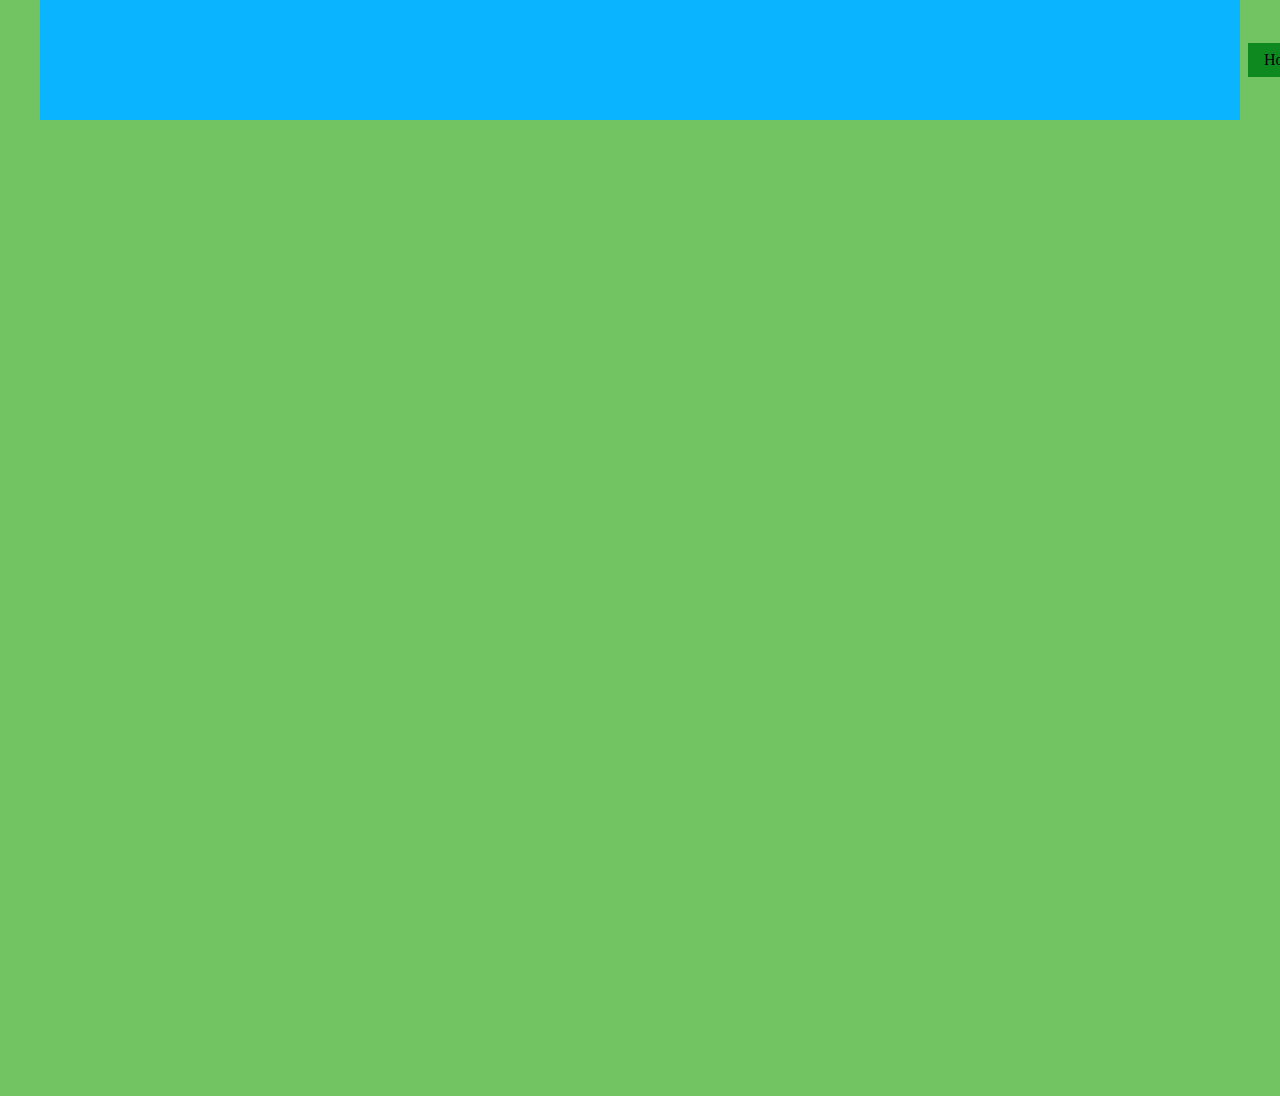
==== index.html @ e23eea8a "added" ====
<!doctype html>
<html lang="en">
<head>
  <meta charset="utf-8">
  <meta name="viewport" content="width=device-width, initial-scale=1">
  <title>Happy Hour | The Daily Grind Coffee Shop</title>
  <!-- Bootstrap CSS: https://getbootstrap.com/docs/5.3/getting-started/introduction/ -->
  <link href="css/style.css" rel="stylesheet">
  <!-- Bootstrap Icons: https://icons.getbootstrap.com/ -->
  <link href="css/style.css" rel="stylesheet">
</head>
<body>
      <!-- NAVBAR -->
  <nav id="mainNav" class="navbar navbar-expand-md bg-body-tertiary fixed-top border-top">
    <div class="container-fluid">
<header data-bs-theme="dark">
      <nav class="navbar navbar-expand-md navbar-dark fixed-top bg-dark">
      <div class="d-flex align-items-center gap-2">
</div>
      </nav>
      </header>
      </div>

      
            <div id="navContent" class="collapse navbar-collapse">
        <ul class="navbar-nav ms-auto">
          <li class="nav-item"><a class="nav-link" href="index.html"><i class="bi bi-house-door me-1" aria-hidden="true"></i>Home</a></li>
          <li class="nav-item"><a class="nav-link" href="about.html"><i class="bi bi-stars me-1" aria-hidden="true"></i>Information</a></li>
          <li class="nav-item"><a class="nav-link" href="Music video.html"><i class="bi bi-patch-question me-1" aria-hidden="true"></i>Videos</a></li>
          <li class="nav-item"><a class="nav-link" href="Discography.html"><i class="bi bi-grid-3x3-gap me-1" aria-hidden="true"></i>Discography</a></li>
          <li class="nav-item"><a class="nav-link" href="Tours.html"><i class="bi bi-envelope-open me-1" aria-hidden="true"></i>Tours</a></li>
        </ul>
      </div>

  <!-- Hero
       Position utilities: https://getbootstrap.com/docs/5.3/utilities/position/
       Border radius utilities: https://getbootstrap.com/docs/5.3/utilities/borders/#radius -->
  <header class="position-relative overflow-hidden text-white rounded-bottom-4 mx-md-3">
    <!-- Object fit (background image): https://getbootstrap.com/docs/5.3/utilities/object-fit/ -->
    <img src="https://picsum.photos/1600/700?random=1" alt="" class="position-absolute top-0 start-0 w-100 h-100 object-fit-cover">
    <!-- Opacity (image overlay): https://getbootstrap.com/docs/5.3/utilities/opacity/ -->
    <div class="position-absolute top-0 start-0 w-100 h-100 bg-dark opacity-50"></div>

    <!-- Container: https://getbootstrap.com/docs/5.3/layout/containers/ -->
    <div class="container position-relative py-5">
      <!-- Grid: https://getbootstrap.com/docs/5.3/layout/grid/ -->
      <div class="row my-md-5">
        <div class="col-md-9 col-lg-6">
          <!-- Badge: https://getbootstrap.com/docs/5.3/components/badge/ -->
          <span class="badge text-bg-warning d-inline-flex align-items-center gap-1 mb-3">
            <!-- Icon: https://icons.getbootstrap.com/icons/stars/ -->
            <i class="bi bi-stars" aria-hidden="true"></i>
            Limited Time Offer
          </span>
          <!-- Display heading: https://getbootstrap.com/docs/5.3/content/typography/#display-headings -->
          <h1 class="display-4 mb-3">Happy Hour is Here</h1>
          <p class="mb-4">Join us for the perfect afternoon pick-me-up. Enjoy artisan coffee paired with our freshly baked scones at unbeatable prices.</p>

          <!-- Buttons: https://getbootstrap.com/docs/5.3/components/buttons/
               Stacked-to-row layout: https://getbootstrap.com/docs/5.3/components/buttons/#block-buttons -->
          <div class="d-grid d-sm-flex gap-3 mb-4">
            <a href="#" class="btn btn-warning btn-lg fs-6 px-3">Reserve Your Spot</a>
            <a href="#" class="btn btn-outline-light btn-lg fs-6 px-3">View Menu</a>
          </div>

          <!-- Unstyled list: https://getbootstrap.com/docs/5.3/content/typography/#unstyled
               Flex utilities: https://getbootstrap.com/docs/5.3/utilities/flex/ -->
          <ul class="list-unstyled d-flex flex-column flex-sm-row gap-3 mb-0">
            <li class="d-flex align-items-center gap-2">
              <!-- Icon: https://icons.getbootstrap.com/icons/clock/ -->
              <i class="bi bi-clock text-warning" aria-hidden="true"></i>
              2PM - 5PM Daily
            </li>
            <li class="d-flex align-items-center gap-2">
              <!-- Icon: https://icons.getbootstrap.com/icons/geo-alt/ -->
              <i class="bi bi-geo-alt text-warning" aria-hidden="true"></i>
              Downtown Location
            </li>
          </ul>
        </div>
      </div>
    </div>
  </header>
 
  <main>
    <!-- The Perfect Pairing
         Container: https://getbootstrap.com/docs/5.3/layout/containers/ -->
    <section class="container py-5">
      <!-- Grid: https://getbootstrap.com/docs/5.3/layout/grid/ -->
      <div class="row justify-content-center text-center mb-4 mb-md-5">
        <div class="col-md-8 col-lg-6">
          <!-- Badge: https://getbootstrap.com/docs/5.3/components/badge/ -->
          <span class="badge text-bg-warning mb-3">Special Offer</span>
          <!-- Display heading: https://getbootstrap.com/docs/5.3/content/typography/#display-headings -->
          <h2 class="display-6 mb-3">The Perfect Pairing</h2>
          <p class="text-body-secondary mb-0">Indulge in our signature coffee selections and house-made scones, crafted fresh daily with the finest ingredients.</p>
        </div>
      </div>

      <!-- Grid gutters: https://getbootstrap.com/docs/5.3/layout/gutters/ -->
      <div class="row justify-content-center g-4 gx-lg-5">
        <div class="col-md-6 col-lg-4">
          <!-- Card: https://getbootstrap.com/docs/5.3/components/card/
               Shadows: https://getbootstrap.com/docs/5.3/utilities/shadows/ -->
          <article class="card h-100 shadow">
            <!-- Responsive image: https://getbootstrap.com/docs/5.3/content/images/#responsive-images -->
            <img src="https://picsum.photos/640/560?random=2" width="640" height="560" alt="Artisan coffee" class="card-img-top img-fluid">
            <div class="card-body p-4">
              <h3 class="card-title h6 d-flex align-items-center gap-2 mb-3">
                <!-- Icon: https://icons.getbootstrap.com/icons/cup-hot/ -->
                <i class="bi bi-cup-hot text-warning" aria-hidden="true"></i>
                Artisan Coffee
              </h3>
              <p class="card-text text-body-secondary small">Choose from our selection of expertly crafted espresso drinks, pour-overs, and specialty lattes.</p>
              <!-- Inline text elements (s, small): https://getbootstrap.com/docs/5.3/content/typography/#inline-text-elements -->
              <p class="mb-0">
                <s class="small text-body-secondary">$5.50</s>
                <span class="fs-5 ms-1">$3.99</span>
              </p>
            </div>
          </article>
        </div>

        <div class="col-md-6 col-lg-4">
          <!-- Card: https://getbootstrap.com/docs/5.3/components/card/
               Shadows: https://getbootstrap.com/docs/5.3/utilities/shadows/ -->
          <article class="card h-100 shadow">
            <!-- Responsive image: https://getbootstrap.com/docs/5.3/content/images/#responsive-images -->
            <img src="https://picsum.photos/640/560?random=3" width="640" height="560" alt="House-made scones" class="card-img-top img-fluid">
            <div class="card-body p-4">
              <h3 class="card-title h6 d-flex align-items-center gap-2 mb-3">
                <!-- Icon: https://icons.getbootstrap.com/icons/stars/ -->
                <i class="bi bi-stars text-warning" aria-hidden="true"></i>
                House-Made Scones
              </h3>
              <p class="card-text text-body-secondary small">Freshly baked daily with rotating flavors including blueberry, cranberry orange, and classic vanilla.</p>
              <!-- Inline text elements (s, small): https://getbootstrap.com/docs/5.3/content/typography/#inline-text-elements -->
              <p class="mb-0">
                <s class="small text-body-secondary">$4.00</s>
                <span class="fs-5 ms-1">$2.50</span>
              </p>
            </div>
          </article>
        </div>
      </div>

      <!-- Combo Deal
           Grid: https://getbootstrap.com/docs/5.3/layout/grid/ -->
      <div class="row justify-content-center mt-5">
        <div class="col-md-10 col-lg-7">
          <!-- Color and background helper (text-bg-warning): https://getbootstrap.com/docs/5.3/helpers/color-background/ -->
          <div class="text-bg-warning rounded-4 text-center p-4">
            <h2 class="h2 fw-normal mb-3">Combo Deal</h2>
            <p class="small mb-3">Get both a coffee and a scone for just $5.99 during happy hour</p>
            <!-- Inline text elements (s, small): https://getbootstrap.com/docs/5.3/content/typography/#inline-text-elements -->
            <p class="mb-0">
              <s class="small">$9.50</s>
              <span class="fs-4 ms-2">Save $3.51!</span>
            </p>
          </div>
        </div>
      </div>
    </section>

    <!-- Why Happy Hour
         Responsive container: https://getbootstrap.com/docs/5.3/layout/containers/#responsive-containers -->
    <section class="container-md px-0 px-md-3">
      <!-- Background utilities: https://getbootstrap.com/docs/5.3/utilities/background/ -->
      <div class="bg-body-tertiary rounded-4 text-center px-4 py-4 py-md-5">
        <!-- Display heading: https://getbootstrap.com/docs/5.3/content/typography/#display-headings -->
        <h2 class="display-6 mb-4 mb-md-5">Why Happy Hour at Our Shop?</h2>
        <!-- Grid: https://getbootstrap.com/docs/5.3/layout/grid/ -->
        <div class="row g-4 justify-content-center">
          <div class="col-md-4 col-lg-3">
            <!-- Icon: https://icons.getbootstrap.com/icons/cup-hot/
                 Icon circle (rounded-circle): https://getbootstrap.com/docs/5.3/utilities/borders/#radius -->
            <div class="d-inline-flex align-items-center justify-content-center rounded-circle bg-warning-subtle p-3 mb-3">
              <i class="bi bi-cup-hot fs-5 lh-1 d-flex" aria-hidden="true"></i>
            </div>
            <h3 class="h6">Premium Quality</h3>
            <p class="text-body-secondary small mb-0">Single-origin beans roasted locally, brewed to perfection</p>
          </div>
          <div class="col-md-4 col-lg-3">
            <!-- Icon: https://icons.getbootstrap.com/icons/stars/
                 Icon circle (rounded-circle): https://getbootstrap.com/docs/5.3/utilities/borders/#radius -->
            <div class="d-inline-flex align-items-center justify-content-center rounded-circle bg-warning-subtle p-3 mb-3">
              <i class="bi bi-stars fs-5 lh-1 d-flex" aria-hidden="true"></i>
            </div>
            <h3 class="h6">Fresh Daily</h3>
            <p class="text-body-secondary small mb-0">Scones baked fresh every morning with organic ingredients</p>
          </div>
          <div class="col-md-4 col-lg-3">
            <!-- Icon: https://icons.getbootstrap.com/icons/clock/
                 Icon circle (rounded-circle): https://getbootstrap.com/docs/5.3/utilities/borders/#radius -->
            <div class="d-inline-flex align-items-center justify-content-center rounded-circle bg-warning-subtle p-3 mb-3">
              <i class="bi bi-clock fs-5 lh-1 d-flex" aria-hidden="true"></i>
            </div>
            <h3 class="h6">Perfect Timing</h3>
            <p class="text-body-secondary small mb-0">Beat the afternoon slump with the perfect pick-me-up</p>
          </div>
        </div>
      </div>
    </section>

    <!-- Don't Miss Out
         Container: https://getbootstrap.com/docs/5.3/layout/containers/ -->
    <section class="container text-center py-5">
      <!-- Grid: https://getbootstrap.com/docs/5.3/layout/grid/ -->
      <div class="row justify-content-center">
        <div class="col-md-8 col-lg-6">
          <!-- Display heading: https://getbootstrap.com/docs/5.3/content/typography/#display-headings -->
          <h2 class="display-6 mb-3">Don't Miss Out</h2>
          <p class="text-body-secondary mb-4">Join us between 2PM and 5PM daily for the best coffee and scone deal in town. Your perfect afternoon awaits.</p>
          <!-- Button: https://getbootstrap.com/docs/5.3/components/buttons/ -->
          <a href="#" class="btn btn-warning px-3">Visit Us Today</a>
        </div>
      </div>
    </section>
  </main>

  <!-- Footer
       Responsive container: https://getbootstrap.com/docs/5.3/layout/containers/#responsive-containers -->
  <footer class="container-md px-0 px-md-3">
    <!-- Color and background helper (text-bg-dark): https://getbootstrap.com/docs/5.3/helpers/color-background/ -->
    <div class="text-bg-dark rounded-top-4 text-center px-3 py-3">
      <p class="mb-1">The Daily Grind Coffee Shop</p>
      <p class="small text-warning mb-0">123 Main Street, Downtown | Open 7AM - 8PM Daily</p>
    </div>
  </footer>

</body>
</html>
---- css/style.css ----
* {
margin: 0;
padding:0;
box-sizing: border-box;
}

body {
    background-color: #21a107a1;
}


h1 { display:flex; flex-basis: auto;  margin: 18px 0; color: #005c6a ; font-size: 70px; padding: 20px; justify-content: center
}

h2 {display:flex; flex-basis: auto;  margin: 18px 0; color: #005c6a ; font-size: 70px; padding: 20px; justify-content: center}

h3 { display: flex; flex-basis: auto ;  margin: 18px 0; font-size: 50px; padding: 20px; justify-content: center;
    color: #D02702 ;
}

    h4 { display: flex; flex-basis: auto ;  margin: 18px 0; 
    color: #D02702  ; 
    font-size: 30px; padding: 20px; justify-content: center}

p {display: flex;  margin: 16px 0; color: #0273DC; font-size: 35px ; justify-content: center
}

footer {display: flex;  margin: 16px 0; color: #055730; font-size: 15px ; justify-content: center
}  
 
nav, section {
	width: 1200px;
	margin: 0 auto; flex-basis: auto 
}

nav{
	display: flex; 
	justify-content:space-between;
	height: 120px;
	background-color: #0BB4FF; 
	align-items: center;
}

nav ul {
	display: flex;
	list-style-type: none;
}

nav ul li a {
	padding: 8px 16px;
	background-color: #0D8920;
	display: block;
	margin-left: 8px;
	text-decoration: none;
	font-family: sans-serf;
	color: #000000
}

nav ul li a:hover {
	background-color: #07F5E2;
text-decoration: line-through;
	color: #fff;
}
.btn {
	display: block;
	background-color: #051652;
	color: #fff;
	text-decoration: none;
	font-size: 18px;
	font-family: sans-serf;
        padding: 0.75rem 1.5rem;
    border-radius: 4px;
    transition: background 0.3s;
}

.btn:hover {
	background-color: #0D8789;
	border: 1px solid #000;
	color: #000;
}

/* TABLET (≥376px) */
@media (min-width: 376px) {
    .content-section {
        flex-direction: column;
    }
    /* Cards in row */
    .cards {
        flex-direction: column;
        flex-wrap: wrap;
    }
    .card {
        flex: 1 1 calc(33.333% - 1rem);
    }
    /* Content sections side by side */
    .content-section {
        flex-direction: column;
        align-items: center;
    }
    .content-section.reverse {
        flex-direction: column;
    }
    /* Footer in row */
    .footer {
        flex-direction: row;
        flex-wrap: wrap;
    }
    .footer-col {
        flex: 1 1 calc(25% - 1rem);
    }
}
/* DESKTOP (≥769px) */
@media (min-width: 769px) {
    .cards {
        flex-direction: row;
        flex-wrap: wrap;
    }
    .content-section {
        flex-direction: row;
    }

    .content-section.reverse {
        flex-direction: row-reverse;
    }

    /* Show desktop nav, hide hamburger */
    .nav-toggle, .nav-toggle-label {
        display: flex;
    }

    .nav-links {
        display: flex;
        position: static;
        flex-direction: row;
        background: none;
        width: auto;
        gap: 1rem; }
}

/* Phone(≥480px) */
@media (min-width: 480px) {
     .cards {
        flex-direction: row;
        flex-wrap: wrap;
    }
    .content-section {
        flex-direction: row;
    }
    .content-section.reverse {
        flex-direction: row-reverse;
    }
    /* Show phone nav, hide hamburger */
    .nav-toggle, .nav-toggle-label {
        display: flex;
    }
    .nav-links {
        display: flex;
        position: static;
        flex-direction: row;
        background: none;
        width: auto;
        gap: 1rem; }

}
---- css/style.css ----
* {
margin: 0;
padding:0;
box-sizing: border-box;
}

body {
    background-color: #21a107a1;
}


h1 { display:flex; flex-basis: auto;  margin: 18px 0; color: #005c6a ; font-size: 70px; padding: 20px; justify-content: center
}

h2 {display:flex; flex-basis: auto;  margin: 18px 0; color: #005c6a ; font-size: 70px; padding: 20px; justify-content: center}

h3 { display: flex; flex-basis: auto ;  margin: 18px 0; font-size: 50px; padding: 20px; justify-content: center;
    color: #D02702 ;
}

    h4 { display: flex; flex-basis: auto ;  margin: 18px 0; 
    color: #D02702  ; 
    font-size: 30px; padding: 20px; justify-content: center}

p {display: flex;  margin: 16px 0; color: #0273DC; font-size: 35px ; justify-content: center
}

footer {display: flex;  margin: 16px 0; color: #055730; font-size: 15px ; justify-content: center
}  
 
nav, section {
	width: 1200px;
	margin: 0 auto; flex-basis: auto 
}

nav{
	display: flex; 
	justify-content:space-between;
	height: 120px;
	background-color: #0BB4FF; 
	align-items: center;
}

nav ul {
	display: flex;
	list-style-type: none;
}

nav ul li a {
	padding: 8px 16px;
	background-color: #0D8920;
	display: block;
	margin-left: 8px;
	text-decoration: none;
	font-family: sans-serf;
	color: #000000
}

nav ul li a:hover {
	background-color: #07F5E2;
text-decoration: line-through;
	color: #fff;
}
.btn {
	display: block;
	background-color: #051652;
	color: #fff;
	text-decoration: none;
	font-size: 18px;
	font-family: sans-serf;
        padding: 0.75rem 1.5rem;
    border-radius: 4px;
    transition: background 0.3s;
}

.btn:hover {
	background-color: #0D8789;
	border: 1px solid #000;
	color: #000;
}

/* TABLET (≥376px) */
@media (min-width: 376px) {
    .content-section {
        flex-direction: column;
    }
    /* Cards in row */
    .cards {
        flex-direction: column;
        flex-wrap: wrap;
    }
    .card {
        flex: 1 1 calc(33.333% - 1rem);
    }
    /* Content sections side by side */
    .content-section {
        flex-direction: column;
        align-items: center;
    }
    .content-section.reverse {
        flex-direction: column;
    }
    /* Footer in row */
    .footer {
        flex-direction: row;
        flex-wrap: wrap;
    }
    .footer-col {
        flex: 1 1 calc(25% - 1rem);
    }
}
/* DESKTOP (≥769px) */
@media (min-width: 769px) {
    .cards {
        flex-direction: row;
        flex-wrap: wrap;
    }
    .content-section {
        flex-direction: row;
    }

    .content-section.reverse {
        flex-direction: row-reverse;
    }

    /* Show desktop nav, hide hamburger */
    .nav-toggle, .nav-toggle-label {
        display: flex;
    }

    .nav-links {
        display: flex;
        position: static;
        flex-direction: row;
        background: none;
        width: auto;
        gap: 1rem; }
}

/* Phone(≥480px) */
@media (min-width: 480px) {
     .cards {
        flex-direction: row;
        flex-wrap: wrap;
    }
    .content-section {
        flex-direction: row;
    }
    .content-section.reverse {
        flex-direction: row-reverse;
    }
    /* Show phone nav, hide hamburger */
    .nav-toggle, .nav-toggle-label {
        display: flex;
    }
    .nav-links {
        display: flex;
        position: static;
        flex-direction: row;
        background: none;
        width: auto;
        gap: 1rem; }

}
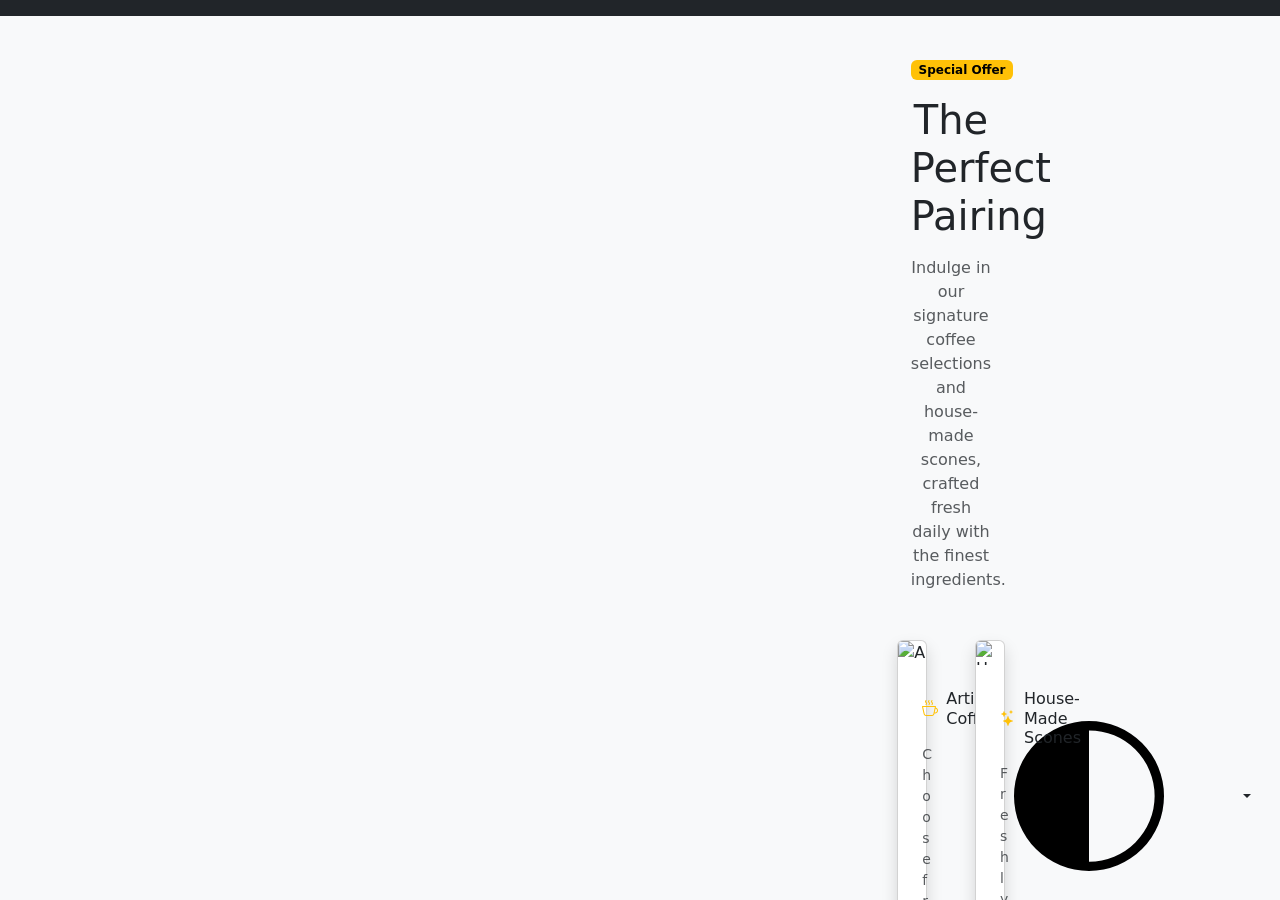
==== commit 22ccfb4d: "adding" ====
--- a/index.html
+++ b/index.html
@@ -5,9 +5,9 @@
   <meta name="viewport" content="width=device-width, initial-scale=1">
   <title>Happy Hour | The Daily Grind Coffee Shop</title>
   <!-- Bootstrap CSS: https://getbootstrap.com/docs/5.3/getting-started/introduction/ -->
-  <link href="css/style.css" rel="stylesheet">
+  <link href="https://cdn.jsdelivr.net/npm/bootstrap@5.3.8/dist/css/bootstrap.min.css" rel="stylesheet">
   <!-- Bootstrap Icons: https://icons.getbootstrap.com/ -->
-  <link href="css/style.css" rel="stylesheet">
+  <link href="https://cdn.jsdelivr.net/npm/bootstrap-icons@1.13.1/font/bootstrap-icons.min.css" rel="stylesheet">
 </head>
 <body>
       <!-- NAVBAR -->
@@ -21,16 +21,127 @@
       </header>
       </div>
 
-      
-            <div id="navContent" class="collapse navbar-collapse">
-        <ul class="navbar-nav ms-auto">
-          <li class="nav-item"><a class="nav-link" href="index.html"><i class="bi bi-house-door me-1" aria-hidden="true"></i>Home</a></li>
-          <li class="nav-item"><a class="nav-link" href="about.html"><i class="bi bi-stars me-1" aria-hidden="true"></i>Information</a></li>
-          <li class="nav-item"><a class="nav-link" href="Music video.html"><i class="bi bi-patch-question me-1" aria-hidden="true"></i>Videos</a></li>
-          <li class="nav-item"><a class="nav-link" href="Discography.html"><i class="bi bi-grid-3x3-gap me-1" aria-hidden="true"></i>Discography</a></li>
-          <li class="nav-item"><a class="nav-link" href="Tours.html"><i class="bi bi-envelope-open me-1" aria-hidden="true"></i>Tours</a></li>
-        </ul>
-      </div>
+     <div class="container">
+        <header
+          class="d-flex flex-wrap justify-content-center py-3 mb-4 border-bottom"
+        >
+        <body>
+    <svg xmlns="http://www.w3.org/2000/svg" class="d-none">
+      <symbol id="check2" viewBox="0 0 16 16">
+        <path
+          d="M13.854 3.646a.5.5 0 0 1 0 .708l-7 7a.5.5 0 0 1-.708 0l-3.5-3.5a.5.5 0 1 1 .708-.708L6.5 10.293l6.646-6.647a.5.5 0 0 1 .708 0z"
+        ></path>
+      </symbol>
+      <symbol id="circle-half" viewBox="0 0 16 16">
+        <path
+          d="M8 15A7 7 0 1 0 8 1v14zm0 1A8 8 0 1 1 8 0a8 8 0 0 1 0 16z"
+        ></path>
+      </symbol>
+      <symbol id="moon-stars-fill" viewBox="0 0 16 16">
+        <path
+          d="M6 .278a.768.768 0 0 1 .08.858 7.208 7.208 0 0 0-.878 3.46c0 4.021 3.278 7.277 7.318 7.277.527 0 1.04-.055 1.533-.16a.787.787 0 0 1 .81.316.733.733 0 0 1-.031.893A8.349 8.349 0 0 1 8.344 16C3.734 16 0 12.286 0 7.71 0 4.266 2.114 1.312 5.124.06A.752.752 0 0 1 6 .278z"
+        ></path>
+        <path
+          d="M10.794 3.148a.217.217 0 0 1 .412 0l.387 1.162c.173.518.579.924 1.097 1.097l1.162.387a.217.217 0 0 1 0 .412l-1.162.387a1.734 1.734 0 0 0-1.097 1.097l-.387 1.162a.217.217 0 0 1-.412 0l-.387-1.162A1.734 1.734 0 0 0 9.31 6.593l-1.162-.387a.217.217 0 0 1 0-.412l1.162-.387a1.734 1.734 0 0 0 1.097-1.097l.387-1.162zM13.863.099a.145.145 0 0 1 .274 0l.258.774c.115.346.386.617.732.732l.774.258a.145.145 0 0 1 0 .274l-.774.258a1.156 1.156 0 0 0-.732.732l-.258.774a.145.145 0 0 1-.274 0l-.258-.774a1.156 1.156 0 0 0-.732-.732l-.774-.258a.145.145 0 0 1 0-.274l.774-.258c.346-.115.617-.386.732-.732L13.863.1z"
+        ></path>
+      </symbol>
+      <symbol id="sun-fill" viewBox="0 0 16 16">
+        <path
+          d="M8 12a4 4 0 1 0 0-8 4 4 0 0 0 0 8zM8 0a.5.5 0 0 1 .5.5v2a.5.5 0 0 1-1 0v-2A.5.5 0 0 1 8 0zm0 13a.5.5 0 0 1 .5.5v2a.5.5 0 0 1-1 0v-2A.5.5 0 0 1 8 13zm8-5a.5.5 0 0 1-.5.5h-2a.5.5 0 0 1 0-1h2a.5.5 0 0 1 .5.5zM3 8a.5.5 0 0 1-.5.5h-2a.5.5 0 0 1 0-1h2A.5.5 0 0 1 3 8zm10.657-5.657a.5.5 0 0 1 0 .707l-1.414 1.415a.5.5 0 1 1-.707-.708l1.414-1.414a.5.5 0 0 1 .707 0zm-9.193 9.193a.5.5 0 0 1 0 .707L3.05 13.657a.5.5 0 0 1-.707-.707l1.414-1.414a.5.5 0 0 1 .707 0zm9.193 2.121a.5.5 0 0 1-.707 0l-1.414-1.414a.5.5 0 0 1 .707-.707l1.414 1.414a.5.5 0 0 1 0 .707zM4.464 4.465a.5.5 0 0 1-.707 0L2.343 3.05a.5.5 0 1 1 .707-.707l1.414 1.414a.5.5 0 0 1 0 .708z"
+        ></path>
+      </symbol>
+    </svg>
+    <div
+      class="dropdown position-fixed bottom-0 end-0 mb-3 me-3 bd-mode-toggle"
+    >
+      <button
+        class="btn btn-bd-primary py-2 dropdown-toggle d-flex align-items-center"
+        id="bd-theme"
+        type="button"
+        aria-expanded="false"
+        data-bs-toggle="dropdown"
+        aria-label="Toggle theme (auto)"
+      >
+        <svg class="bi my-1 theme-icon-active" aria-hidden="true">
+          <use href="#circle-half"></use>
+        </svg>
+        <span class="visually-hidden" id="bd-theme-text">Toggle theme</span>
+      </button>
+      <ul
+        class="dropdown-menu dropdown-menu-end shadow"
+        aria-labelledby="bd-theme-text"
+      >
+        <li>
+          <button
+            type="button"
+            class="dropdown-item d-flex align-items-center"
+            data-bs-theme-value="light"
+            aria-pressed="false"
+          >
+            <svg class="bi me-2 opacity-50" aria-hidden="true">
+              <use href="#sun-fill"></use>
+            </svg>
+            Light
+            <svg class="bi ms-auto d-none" aria-hidden="true">
+              <use href="#check2"></use>
+            </svg>
+          </button>
+        </li>
+        <li>
+          <button
+            type="button"
+            class="dropdown-item d-flex align-items-center"
+            data-bs-theme-value="dark"
+            aria-pressed="false"
+          >
+            <svg class="bi me-2 opacity-50" aria-hidden="true">
+              <use href="#moon-stars-fill"></use>
+            </svg>
+            Dark
+            <svg class="bi ms-auto d-none" aria-hidden="true">
+              <use href="#check2"></use>
+            </svg>
+          </button>
+        </li>
+        <li>
+          <button
+            type="button"
+            class="dropdown-item d-flex align-items-center active"
+            data-bs-theme-value="auto"
+            aria-pressed="true"
+          >
+            <svg class="bi me-2 opacity-50" aria-hidden="true">
+              <use href="#circle-half"></use>
+            </svg>
+            Auto
+            <svg class="bi ms-auto d-none" aria-hidden="true">
+              <use href="#check2"></use>
+            </svg>
+          </button>
+        </li>
+      </ul>
+    </div>
+          <a
+            href="/"
+            class="d-flex align-items-center mb-3 mb-md-0 me-md-auto link-body-emphasis text-decoration-none"
+          >
+            <svg class="bi me-2" width="40" height="32" aria-hidden="true">
+              <use xlink:href="#bootstrap"></use>
+            </svg>
+            <span class="fs-4">Simple header</span>
+          </a>
+          <ul class="nav nav-pills">
+            <li class="nav-item">
+              <a href="#" class="nav-link active" aria-current="page">Home</a>
+            </li>
+            <li class="nav-item"><a href="#" class="nav-link">Features</a></li>
+            <li class="nav-item"><a href="#" class="nav-link">Pricing</a></li>
+            <li class="nav-item"><a href="#" class="nav-link">FAQs</a></li>
+            <li class="nav-item"><a href="#" class="nav-link">About</a></li>
+          </ul>
+        </header>
+      </div>tars me-1" aria-hidden="true"></i>Information</a></li>
+          
 
   <!-- Hero
        Position utilities: https://getbootstrap.com/docs/5.3/utilities/position/
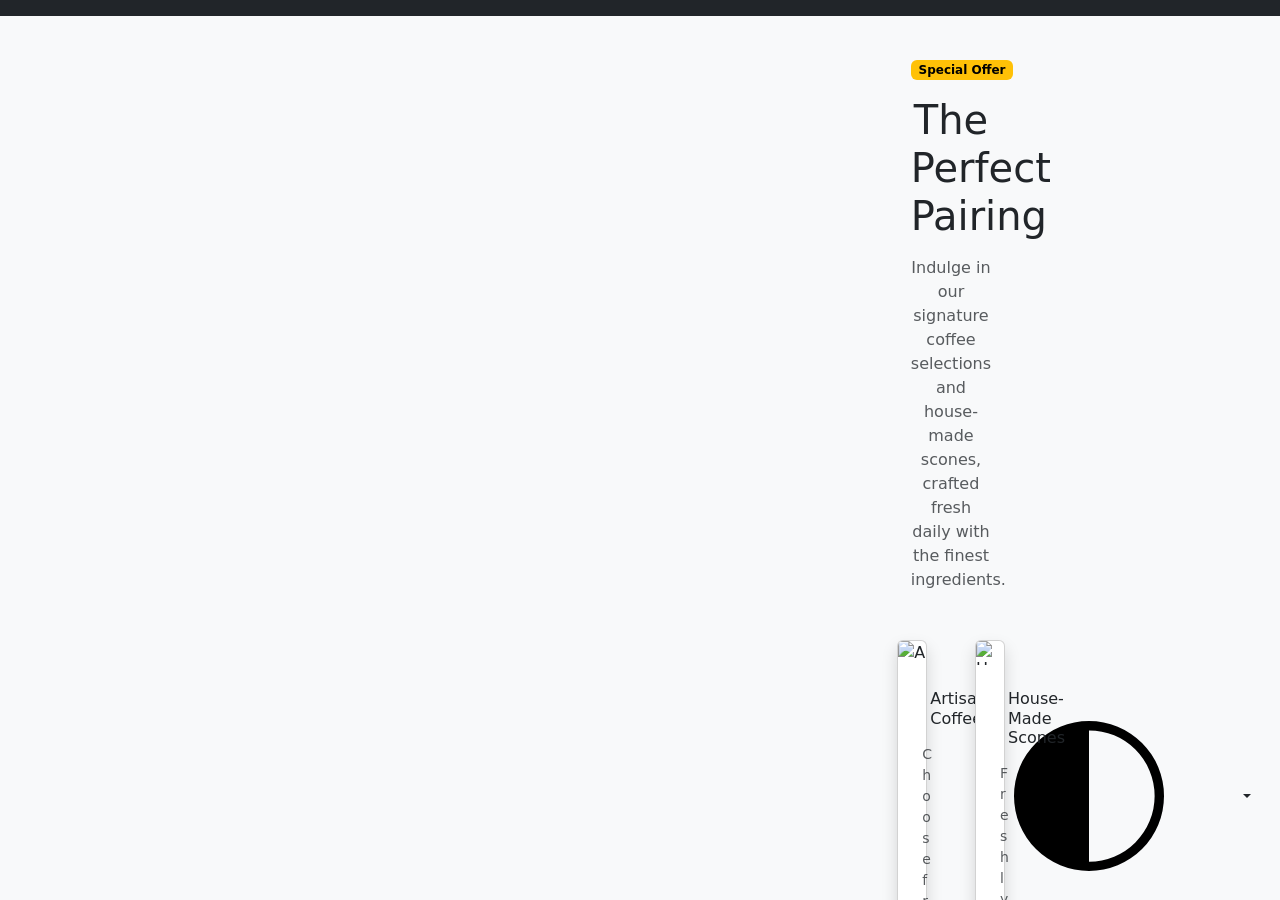
==== commit 0168cd85: "test" ====
--- a/index.html
+++ b/index.html
@@ -5,9 +5,10 @@
   <meta name="viewport" content="width=device-width, initial-scale=1">
   <title>Happy Hour | The Daily Grind Coffee Shop</title>
   <!-- Bootstrap CSS: https://getbootstrap.com/docs/5.3/getting-started/introduction/ -->
+  <link href="https://cdn.jsdelivr.net/npm/bootstrap@5.3.8/dist/css/bootstrap.min.css
+" rel="stylesheet">
+  <!-- Bootstrap Icons: https://icons.getbootstrap.com/ -->
   <link href="https://cdn.jsdelivr.net/npm/bootstrap@5.3.8/dist/css/bootstrap.min.css" rel="stylesheet">
-  <!-- Bootstrap Icons: https://icons.getbootstrap.com/ -->
-  <link href="https://cdn.jsdelivr.net/npm/bootstrap-icons@1.13.1/font/bootstrap-icons.min.css" rel="stylesheet">
 </head>
 <body>
       <!-- NAVBAR -->
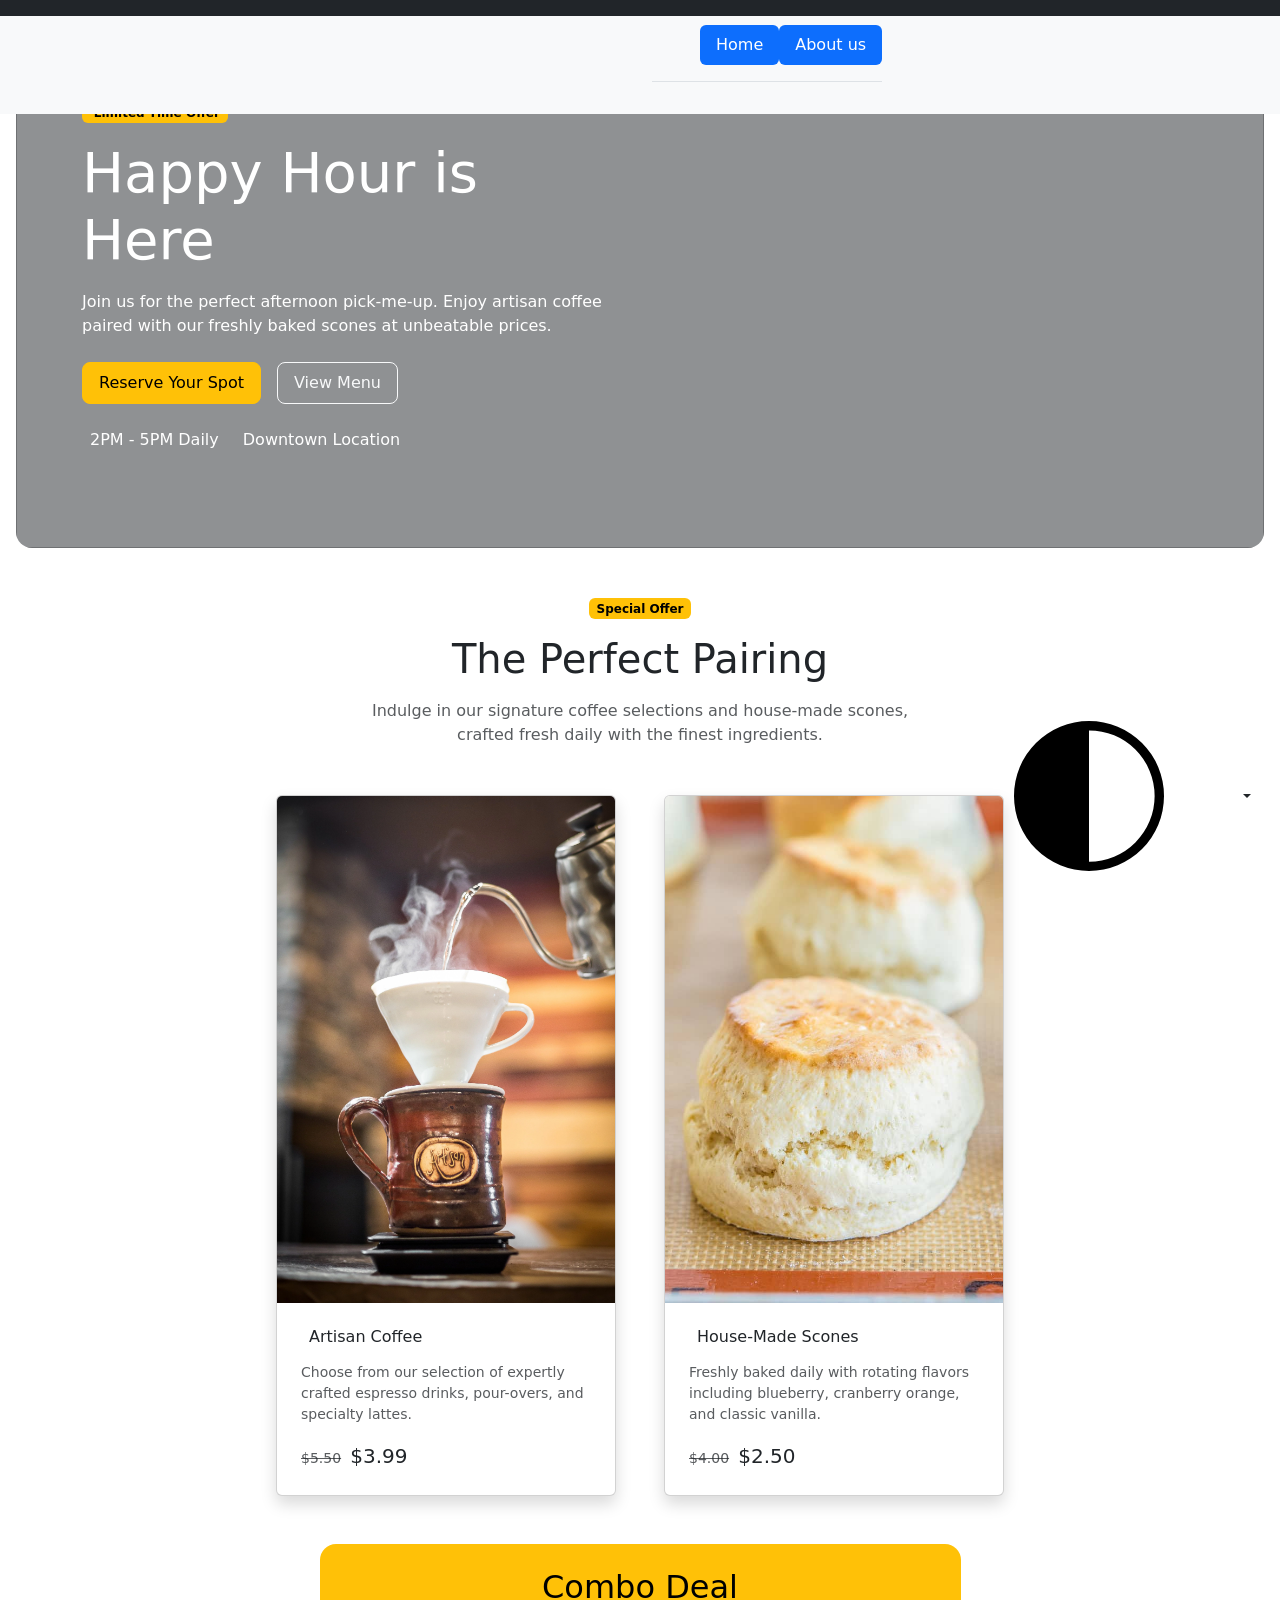
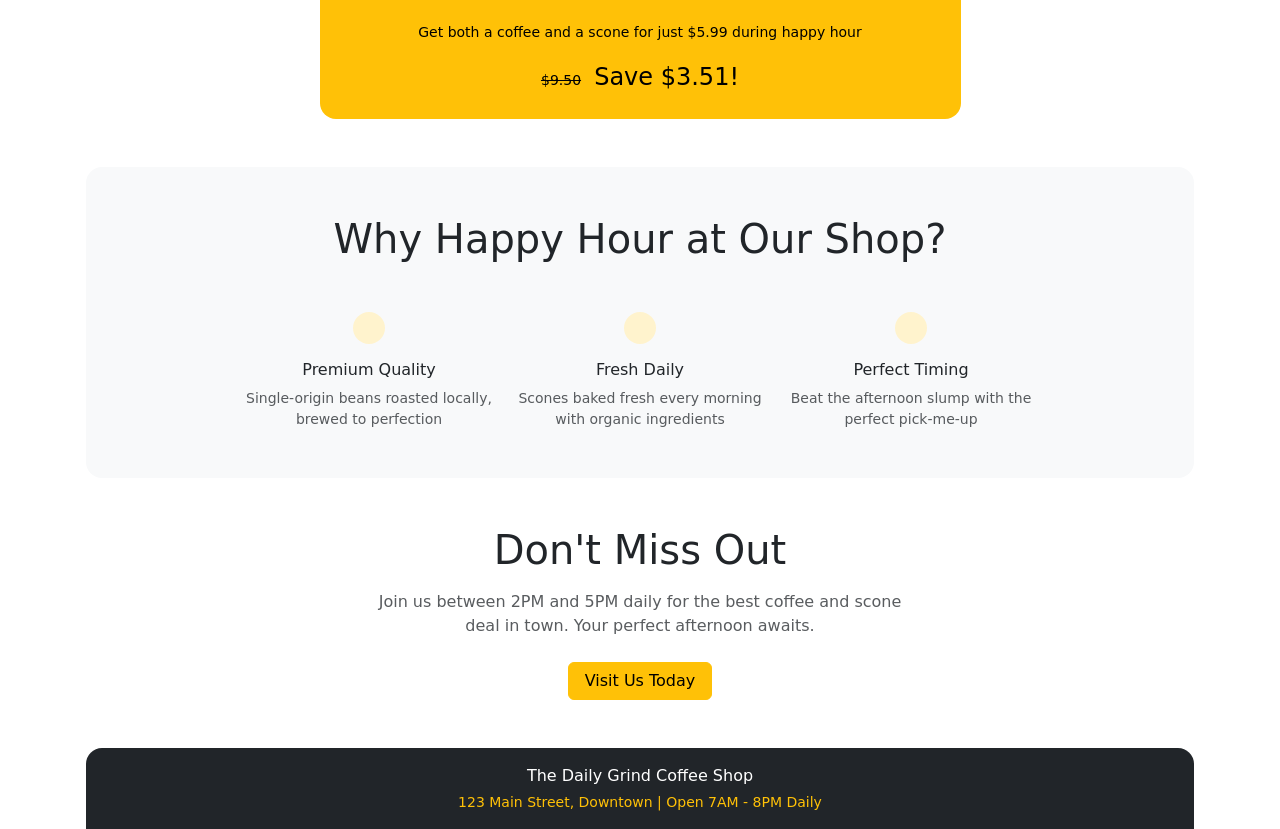
==== commit 48e59420: "adding" ====
--- a/index.html
+++ b/index.html
@@ -1,344 +1,333 @@
 <!doctype html>
 <html lang="en">
+
 <head>
-  <meta charset="utf-8">
-  <meta name="viewport" content="width=device-width, initial-scale=1">
-  <title>Happy Hour | The Daily Grind Coffee Shop</title>
-  <!-- Bootstrap CSS: https://getbootstrap.com/docs/5.3/getting-started/introduction/ -->
-  <link href="https://cdn.jsdelivr.net/npm/bootstrap@5.3.8/dist/css/bootstrap.min.css
+    <meta charset="utf-8">
+    <meta name="viewport" content="width=device-width, initial-scale=1">
+    <title>Happy Hour | The Daily Grind Coffee Shop</title>
+    <!-- Bootstrap CSS: https://getbootstrap.com/docs/5.3/getting-started/introduction/ -->
+    <link href="https://cdn.jsdelivr.net/npm/bootstrap@5.3.8/dist/css/bootstrap.min.css
 " rel="stylesheet">
-  <!-- Bootstrap Icons: https://icons.getbootstrap.com/ -->
-  <link href="https://cdn.jsdelivr.net/npm/bootstrap@5.3.8/dist/css/bootstrap.min.css" rel="stylesheet">
+    <!-- Bootstrap Icons: https://icons.getbootstrap.com/ -->
+    <link href="https://cdn.jsdelivr.net/npm/bootstrap@5.3.8/dist/css/bootstrap.min.css" rel="stylesheet">
 </head>
+
 <body>
-      <!-- NAVBAR -->
-  <nav id="mainNav" class="navbar navbar-expand-md bg-body-tertiary fixed-top border-top">
-    <div class="container-fluid">
-<header data-bs-theme="dark">
-      <nav class="navbar navbar-expand-md navbar-dark fixed-top bg-dark">
-      <div class="d-flex align-items-center gap-2">
-</div>
-      </nav>
-      </header>
-      </div>
-
-     <div class="container">
-        <header
-          class="d-flex flex-wrap justify-content-center py-3 mb-4 border-bottom"
-        >
-        <body>
-    <svg xmlns="http://www.w3.org/2000/svg" class="d-none">
-      <symbol id="check2" viewBox="0 0 16 16">
-        <path
-          d="M13.854 3.646a.5.5 0 0 1 0 .708l-7 7a.5.5 0 0 1-.708 0l-3.5-3.5a.5.5 0 1 1 .708-.708L6.5 10.293l6.646-6.647a.5.5 0 0 1 .708 0z"
-        ></path>
-      </symbol>
-      <symbol id="circle-half" viewBox="0 0 16 16">
-        <path
-          d="M8 15A7 7 0 1 0 8 1v14zm0 1A8 8 0 1 1 8 0a8 8 0 0 1 0 16z"
-        ></path>
-      </symbol>
-      <symbol id="moon-stars-fill" viewBox="0 0 16 16">
-        <path
-          d="M6 .278a.768.768 0 0 1 .08.858 7.208 7.208 0 0 0-.878 3.46c0 4.021 3.278 7.277 7.318 7.277.527 0 1.04-.055 1.533-.16a.787.787 0 0 1 .81.316.733.733 0 0 1-.031.893A8.349 8.349 0 0 1 8.344 16C3.734 16 0 12.286 0 7.71 0 4.266 2.114 1.312 5.124.06A.752.752 0 0 1 6 .278z"
-        ></path>
-        <path
-          d="M10.794 3.148a.217.217 0 0 1 .412 0l.387 1.162c.173.518.579.924 1.097 1.097l1.162.387a.217.217 0 0 1 0 .412l-1.162.387a1.734 1.734 0 0 0-1.097 1.097l-.387 1.162a.217.217 0 0 1-.412 0l-.387-1.162A1.734 1.734 0 0 0 9.31 6.593l-1.162-.387a.217.217 0 0 1 0-.412l1.162-.387a1.734 1.734 0 0 0 1.097-1.097l.387-1.162zM13.863.099a.145.145 0 0 1 .274 0l.258.774c.115.346.386.617.732.732l.774.258a.145.145 0 0 1 0 .274l-.774.258a1.156 1.156 0 0 0-.732.732l-.258.774a.145.145 0 0 1-.274 0l-.258-.774a1.156 1.156 0 0 0-.732-.732l-.774-.258a.145.145 0 0 1 0-.274l.774-.258c.346-.115.617-.386.732-.732L13.863.1z"
-        ></path>
-      </symbol>
-      <symbol id="sun-fill" viewBox="0 0 16 16">
-        <path
-          d="M8 12a4 4 0 1 0 0-8 4 4 0 0 0 0 8zM8 0a.5.5 0 0 1 .5.5v2a.5.5 0 0 1-1 0v-2A.5.5 0 0 1 8 0zm0 13a.5.5 0 0 1 .5.5v2a.5.5 0 0 1-1 0v-2A.5.5 0 0 1 8 13zm8-5a.5.5 0 0 1-.5.5h-2a.5.5 0 0 1 0-1h2a.5.5 0 0 1 .5.5zM3 8a.5.5 0 0 1-.5.5h-2a.5.5 0 0 1 0-1h2A.5.5 0 0 1 3 8zm10.657-5.657a.5.5 0 0 1 0 .707l-1.414 1.415a.5.5 0 1 1-.707-.708l1.414-1.414a.5.5 0 0 1 .707 0zm-9.193 9.193a.5.5 0 0 1 0 .707L3.05 13.657a.5.5 0 0 1-.707-.707l1.414-1.414a.5.5 0 0 1 .707 0zm9.193 2.121a.5.5 0 0 1-.707 0l-1.414-1.414a.5.5 0 0 1 .707-.707l1.414 1.414a.5.5 0 0 1 0 .707zM4.464 4.465a.5.5 0 0 1-.707 0L2.343 3.05a.5.5 0 1 1 .707-.707l1.414 1.414a.5.5 0 0 1 0 .708z"
-        ></path>
-      </symbol>
-    </svg>
-    <div
-      class="dropdown position-fixed bottom-0 end-0 mb-3 me-3 bd-mode-toggle"
-    >
-      <button
-        class="btn btn-bd-primary py-2 dropdown-toggle d-flex align-items-center"
-        id="bd-theme"
-        type="button"
-        aria-expanded="false"
-        data-bs-toggle="dropdown"
-        aria-label="Toggle theme (auto)"
-      >
-        <svg class="bi my-1 theme-icon-active" aria-hidden="true">
-          <use href="#circle-half"></use>
-        </svg>
-        <span class="visually-hidden" id="bd-theme-text">Toggle theme</span>
-      </button>
-      <ul
-        class="dropdown-menu dropdown-menu-end shadow"
-        aria-labelledby="bd-theme-text"
-      >
-        <li>
-          <button
-            type="button"
-            class="dropdown-item d-flex align-items-center"
-            data-bs-theme-value="light"
-            aria-pressed="false"
-          >
-            <svg class="bi me-2 opacity-50" aria-hidden="true">
-              <use href="#sun-fill"></use>
-            </svg>
-            Light
-            <svg class="bi ms-auto d-none" aria-hidden="true">
-              <use href="#check2"></use>
-            </svg>
-          </button>
-        </li>
-        <li>
-          <button
-            type="button"
-            class="dropdown-item d-flex align-items-center"
-            data-bs-theme-value="dark"
-            aria-pressed="false"
-          >
-            <svg class="bi me-2 opacity-50" aria-hidden="true">
-              <use href="#moon-stars-fill"></use>
-            </svg>
-            Dark
-            <svg class="bi ms-auto d-none" aria-hidden="true">
-              <use href="#check2"></use>
-            </svg>
-          </button>
-        </li>
-        <li>
-          <button
-            type="button"
-            class="dropdown-item d-flex align-items-center active"
-            data-bs-theme-value="auto"
-            aria-pressed="true"
-          >
-            <svg class="bi me-2 opacity-50" aria-hidden="true">
-              <use href="#circle-half"></use>
-            </svg>
-            Auto
-            <svg class="bi ms-auto d-none" aria-hidden="true">
-              <use href="#check2"></use>
-            </svg>
-          </button>
-        </li>
-      </ul>
-    </div>
-          <a
-            href="/"
-            class="d-flex align-items-center mb-3 mb-md-0 me-md-auto link-body-emphasis text-decoration-none"
-          >
-            <svg class="bi me-2" width="40" height="32" aria-hidden="true">
-              <use xlink:href="#bootstrap"></use>
-            </svg>
-            <span class="fs-4">Simple header</span>
-          </a>
-          <ul class="nav nav-pills">
-            <li class="nav-item">
-              <a href="#" class="nav-link active" aria-current="page">Home</a>
-            </li>
-            <li class="nav-item"><a href="#" class="nav-link">Features</a></li>
-            <li class="nav-item"><a href="#" class="nav-link">Pricing</a></li>
-            <li class="nav-item"><a href="#" class="nav-link">FAQs</a></li>
-            <li class="nav-item"><a href="#" class="nav-link">About</a></li>
-          </ul>
-        </header>
-      </div>tars me-1" aria-hidden="true"></i>Information</a></li>
-          
-
-  <!-- Hero
+    <!-- NAVBAR -->
+    <nav id="mainNav" class="navbar navbar-expand-md bg-body-tertiary fixed-top border-top">
+        <div class="container-fluid">
+            <header data-bs-theme="dark">
+                <nav class="navbar navbar-expand-md navbar-dark fixed-top bg-dark">
+                    <div class="d-flex align-items-center gap-2">
+                    </div>
+                </nav>
+            </header>
+        </div>
+
+        <div class="container">
+            <header class="d-flex flex-wrap justify-content-center py-3 mb-4 border-bottom">
+
+                <body>
+                    <svg xmlns="http://www.w3.org/2000/svg" class="d-none">
+                        <symbol id="check2" viewBox="0 0 16 16">
+                            <path
+                                d="M13.854 3.646a.5.5 0 0 1 0 .708l-7 7a.5.5 0 0 1-.708 0l-3.5-3.5a.5.5 0 1 1 .708-.708L6.5 10.293l6.646-6.647a.5.5 0 0 1 .708 0z">
+                            </path>
+                        </symbol>
+                        <symbol id="circle-half" viewBox="0 0 16 16">
+                            <path d="M8 15A7 7 0 1 0 8 1v14zm0 1A8 8 0 1 1 8 0a8 8 0 0 1 0 16z"></path>
+                        </symbol>
+                        <symbol id="moon-stars-fill" viewBox="0 0 16 16">
+                            <path
+                                d="M6 .278a.768.768 0 0 1 .08.858 7.208 7.208 0 0 0-.878 3.46c0 4.021 3.278 7.277 7.318 7.277.527 0 1.04-.055 1.533-.16a.787.787 0 0 1 .81.316.733.733 0 0 1-.031.893A8.349 8.349 0 0 1 8.344 16C3.734 16 0 12.286 0 7.71 0 4.266 2.114 1.312 5.124.06A.752.752 0 0 1 6 .278z">
+                            </path>
+                            <path
+                                d="M10.794 3.148a.217.217 0 0 1 .412 0l.387 1.162c.173.518.579.924 1.097 1.097l1.162.387a.217.217 0 0 1 0 .412l-1.162.387a1.734 1.734 0 0 0-1.097 1.097l-.387 1.162a.217.217 0 0 1-.412 0l-.387-1.162A1.734 1.734 0 0 0 9.31 6.593l-1.162-.387a.217.217 0 0 1 0-.412l1.162-.387a1.734 1.734 0 0 0 1.097-1.097l.387-1.162zM13.863.099a.145.145 0 0 1 .274 0l.258.774c.115.346.386.617.732.732l.774.258a.145.145 0 0 1 0 .274l-.774.258a1.156 1.156 0 0 0-.732.732l-.258.774a.145.145 0 0 1-.274 0l-.258-.774a1.156 1.156 0 0 0-.732-.732l-.774-.258a.145.145 0 0 1 0-.274l.774-.258c.346-.115.617-.386.732-.732L13.863.1z">
+                            </path>
+                        </symbol>
+                        <symbol id="sun-fill" viewBox="0 0 16 16">
+                            <path
+                                d="M8 12a4 4 0 1 0 0-8 4 4 0 0 0 0 8zM8 0a.5.5 0 0 1 .5.5v2a.5.5 0 0 1-1 0v-2A.5.5 0 0 1 8 0zm0 13a.5.5 0 0 1 .5.5v2a.5.5 0 0 1-1 0v-2A.5.5 0 0 1 8 13zm8-5a.5.5 0 0 1-.5.5h-2a.5.5 0 0 1 0-1h2a.5.5 0 0 1 .5.5zM3 8a.5.5 0 0 1-.5.5h-2a.5.5 0 0 1 0-1h2A.5.5 0 0 1 3 8zm10.657-5.657a.5.5 0 0 1 0 .707l-1.414 1.415a.5.5 0 1 1-.707-.708l1.414-1.414a.5.5 0 0 1 .707 0zm-9.193 9.193a.5.5 0 0 1 0 .707L3.05 13.657a.5.5 0 0 1-.707-.707l1.414-1.414a.5.5 0 0 1 .707 0zm9.193 2.121a.5.5 0 0 1-.707 0l-1.414-1.414a.5.5 0 0 1 .707-.707l1.414 1.414a.5.5 0 0 1 0 .707zM4.464 4.465a.5.5 0 0 1-.707 0L2.343 3.05a.5.5 0 1 1 .707-.707l1.414 1.414a.5.5 0 0 1 0 .708z">
+                            </path>
+                        </symbol>
+                    </svg>
+                    <div class="dropdown position-fixed bottom-0 end-0 mb-3 me-3 bd-mode-toggle">
+                        <button class="btn btn-bd-primary py-2 dropdown-toggle d-flex align-items-center" id="bd-theme"
+                            type="button" aria-expanded="false" data-bs-toggle="dropdown"
+                            aria-label="Toggle theme (auto)">
+                            <svg class="bi my-1 theme-icon-active" aria-hidden="true">
+                                <use href="#circle-half"></use>
+                            </svg>
+                            <span class="visually-hidden" id="bd-theme-text">Toggle theme</span>
+                        </button>
+                        <ul class="dropdown-menu dropdown-menu-end shadow" aria-labelledby="bd-theme-text">
+                            <li>
+                                <button type="button" class="dropdown-item d-flex align-items-center"
+                                    data-bs-theme-value="light" aria-pressed="false">
+                                    <svg class="bi me-2 opacity-50" aria-hidden="true">
+                                        <use href="#sun-fill"></use>
+                                    </svg>
+                                    Light
+                                    <svg class="bi ms-auto d-none" aria-hidden="true">
+                                        <use href="#check2"></use>
+                                    </svg>
+                                </button>
+                            </li>
+                            <li>
+                                <button type="button" class="dropdown-item d-flex align-items-center"
+                                    data-bs-theme-value="dark" aria-pressed="false">
+                                    <svg class="bi me-2 opacity-50" aria-hidden="true">
+                                        <use href="#moon-stars-fill"></use>
+                                    </svg>
+                                    Dark
+                                    <svg class="bi ms-auto d-none" aria-hidden="true">
+                                        <use href="#check2"></use>
+                                    </svg>
+                                </button>
+                            </li>
+                            <li>
+                                <button type="button" class="dropdown-item d-flex align-items-center active"
+                                    data-bs-theme-value="auto" aria-pressed="true">
+                                    <svg class="bi me-2 opacity-50" aria-hidden="true">
+                                        <use href="#circle-half"></use>
+                                    </svg>
+                                    Auto
+                                    <svg class="bi ms-auto d-none" aria-hidden="true">
+                                        <use href="#check2"></use>
+                                    </svg>
+                                </button>
+                            </li>
+                        </ul>
+                    </div>
+                    <a href="/"
+                        class="d-flex align-items-center mb-3 mb-md-0 me-md-auto link-body-emphasis text-decoration-none">
+                        <svg class="bi me-2" width="40" height="32" aria-hidden="true">
+                            <use xlink:href="#bootstrap"></use>
+                        </svg>
+                        
+                    </a>
+                    <ul class="nav nav-pills">
+                        <li class="nav-item">
+                            <a href="index.html" class="nav-link active" aria-current="page">Home</a>
+                        </li>
+                        <li class="nav-item"><a href="about.html" class="nav-link active" aria-current="page">About us</a></li>
+
+                    </ul>
+            </header>
+        </div>
+    </li>
+</nav>
+
+        <!-- Hero
        Position utilities: https://getbootstrap.com/docs/5.3/utilities/position/
        Border radius utilities: https://getbootstrap.com/docs/5.3/utilities/borders/#radius -->
-  <header class="position-relative overflow-hidden text-white rounded-bottom-4 mx-md-3">
-    <!-- Object fit (background image): https://getbootstrap.com/docs/5.3/utilities/object-fit/ -->
-    <img src="https://picsum.photos/1600/700?random=1" alt="" class="position-absolute top-0 start-0 w-100 h-100 object-fit-cover">
-    <!-- Opacity (image overlay): https://getbootstrap.com/docs/5.3/utilities/opacity/ -->
-    <div class="position-absolute top-0 start-0 w-100 h-100 bg-dark opacity-50"></div>
-
-    <!-- Container: https://getbootstrap.com/docs/5.3/layout/containers/ -->
-    <div class="container position-relative py-5">
-      <!-- Grid: https://getbootstrap.com/docs/5.3/layout/grid/ -->
-      <div class="row my-md-5">
-        <div class="col-md-9 col-lg-6">
-          <!-- Badge: https://getbootstrap.com/docs/5.3/components/badge/ -->
-          <span class="badge text-bg-warning d-inline-flex align-items-center gap-1 mb-3">
-            <!-- Icon: https://icons.getbootstrap.com/icons/stars/ -->
-            <i class="bi bi-stars" aria-hidden="true"></i>
-            Limited Time Offer
-          </span>
-          <!-- Display heading: https://getbootstrap.com/docs/5.3/content/typography/#display-headings -->
-          <h1 class="display-4 mb-3">Happy Hour is Here</h1>
-          <p class="mb-4">Join us for the perfect afternoon pick-me-up. Enjoy artisan coffee paired with our freshly baked scones at unbeatable prices.</p>
-
-          <!-- Buttons: https://getbootstrap.com/docs/5.3/components/buttons/
+        <header class="position-relative overflow-hidden text-white rounded-bottom-4 mx-md-3">
+            <!-- Object fit (background image): https://getbootstrap.com/docs/5.3/utilities/object-fit/ -->
+            <img src="https://picsum.photos/1600/700?random=1" alt=""
+                class="position-absolute top-0 start-0 w-100 h-100 object-fit-cover">
+            <!-- Opacity (image overlay): https://getbootstrap.com/docs/5.3/utilities/opacity/ -->
+            <div class="position-absolute top-0 start-0 w-100 h-100 bg-dark opacity-50"></div>
+
+            <!-- Container: https://getbootstrap.com/docs/5.3/layout/containers/ -->
+            <div class="container position-relative py-5">
+                <!-- Grid: https://getbootstrap.com/docs/5.3/layout/grid/ -->
+                <div class="row my-md-5">
+                    <div class="col-md-9 col-lg-6">
+                        <!-- Badge: https://getbootstrap.com/docs/5.3/components/badge/ -->
+                        <span class="badge text-bg-warning d-inline-flex align-items-center gap-1 mb-3">
+                            <!-- Icon: https://icons.getbootstrap.com/icons/stars/ -->
+                            <i class="bi bi-stars" aria-hidden="true"></i>
+                            Limited Time Offer
+                        </span>
+                        <!-- Display heading: https://getbootstrap.com/docs/5.3/content/typography/#display-headings -->
+                        <h1 class="display-4 mb-3">Happy Hour is Here</h1>
+                        <p class="mb-4">Join us for the perfect afternoon pick-me-up. Enjoy artisan coffee paired with
+                            our freshly baked scones at unbeatable prices.</p>
+
+                        <!-- Buttons: https://getbootstrap.com/docs/5.3/components/buttons/
                Stacked-to-row layout: https://getbootstrap.com/docs/5.3/components/buttons/#block-buttons -->
-          <div class="d-grid d-sm-flex gap-3 mb-4">
-            <a href="#" class="btn btn-warning btn-lg fs-6 px-3">Reserve Your Spot</a>
-            <a href="#" class="btn btn-outline-light btn-lg fs-6 px-3">View Menu</a>
-          </div>
-
-          <!-- Unstyled list: https://getbootstrap.com/docs/5.3/content/typography/#unstyled
+                        <div class="d-grid d-sm-flex gap-3 mb-4">
+                            <a href="#" class="btn btn-warning btn-lg fs-6 px-3">Reserve Your Spot</a>
+                            <a href="#" class="btn btn-outline-light btn-lg fs-6 px-3">View Menu</a>
+                        </div>
+
+                        <!-- Unstyled list: https://getbootstrap.com/docs/5.3/content/typography/#unstyled
                Flex utilities: https://getbootstrap.com/docs/5.3/utilities/flex/ -->
-          <ul class="list-unstyled d-flex flex-column flex-sm-row gap-3 mb-0">
-            <li class="d-flex align-items-center gap-2">
-              <!-- Icon: https://icons.getbootstrap.com/icons/clock/ -->
-              <i class="bi bi-clock text-warning" aria-hidden="true"></i>
-              2PM - 5PM Daily
-            </li>
-            <li class="d-flex align-items-center gap-2">
-              <!-- Icon: https://icons.getbootstrap.com/icons/geo-alt/ -->
-              <i class="bi bi-geo-alt text-warning" aria-hidden="true"></i>
-              Downtown Location
-            </li>
-          </ul>
-        </div>
-      </div>
-    </div>
-  </header>
- 
-  <main>
-    <!-- The Perfect Pairing
+                        <ul class="list-unstyled d-flex flex-column flex-sm-row gap-3 mb-0">
+                            <li class="d-flex align-items-center gap-2">
+                                <!-- Icon: https://icons.getbootstrap.com/icons/clock/ -->
+                                <i class="bi bi-clock text-warning" aria-hidden="true"></i>
+                                2PM - 5PM Daily
+                            </li>
+                            <li class="d-flex align-items-center gap-2">
+                                <!-- Icon: https://icons.getbootstrap.com/icons/geo-alt/ -->
+                                <i class="bi bi-geo-alt text-warning" aria-hidden="true"></i>
+                                Downtown Location
+                            </li>
+                        </ul>
+                    </div>
+                </div>
+            </div>
+        </header>
+
+        <main>
+            <!-- The Perfect Pairing
          Container: https://getbootstrap.com/docs/5.3/layout/containers/ -->
-    <section class="container py-5">
-      <!-- Grid: https://getbootstrap.com/docs/5.3/layout/grid/ -->
-      <div class="row justify-content-center text-center mb-4 mb-md-5">
-        <div class="col-md-8 col-lg-6">
-          <!-- Badge: https://getbootstrap.com/docs/5.3/components/badge/ -->
-          <span class="badge text-bg-warning mb-3">Special Offer</span>
-          <!-- Display heading: https://getbootstrap.com/docs/5.3/content/typography/#display-headings -->
-          <h2 class="display-6 mb-3">The Perfect Pairing</h2>
-          <p class="text-body-secondary mb-0">Indulge in our signature coffee selections and house-made scones, crafted fresh daily with the finest ingredients.</p>
-        </div>
-      </div>
-
-      <!-- Grid gutters: https://getbootstrap.com/docs/5.3/layout/gutters/ -->
-      <div class="row justify-content-center g-4 gx-lg-5">
-        <div class="col-md-6 col-lg-4">
-          <!-- Card: https://getbootstrap.com/docs/5.3/components/card/
+            <section class="container py-5">
+                <!-- Grid: https://getbootstrap.com/docs/5.3/layout/grid/ -->
+                <div class="row justify-content-center text-center mb-4 mb-md-5">
+                    <div class="col-md-8 col-lg-6">
+                        <!-- Badge: https://getbootstrap.com/docs/5.3/components/badge/ -->
+                        <span class="badge text-bg-warning mb-3">Special Offer</span>
+                        <!-- Display heading: https://getbootstrap.com/docs/5.3/content/typography/#display-headings -->
+                        <h2 class="display-6 mb-3">The Perfect Pairing</h2>
+                        <p class="text-body-secondary mb-0">Indulge in our signature coffee selections and house-made
+                            scones, crafted fresh daily with the finest ingredients.</p>
+                    </div>
+                </div>
+
+                <!-- Grid gutters: https://getbootstrap.com/docs/5.3/layout/gutters/ -->
+                <div class="row justify-content-center g-4 gx-lg-5">
+                    <div class="col-md-6 col-lg-4">
+                        <!-- Card: https://getbootstrap.com/docs/5.3/components/card/
                Shadows: https://getbootstrap.com/docs/5.3/utilities/shadows/ -->
-          <article class="card h-100 shadow">
-            <!-- Responsive image: https://getbootstrap.com/docs/5.3/content/images/#responsive-images -->
-            <img src="https://picsum.photos/640/560?random=2" width="640" height="560" alt="Artisan coffee" class="card-img-top img-fluid">
-            <div class="card-body p-4">
-              <h3 class="card-title h6 d-flex align-items-center gap-2 mb-3">
-                <!-- Icon: https://icons.getbootstrap.com/icons/cup-hot/ -->
-                <i class="bi bi-cup-hot text-warning" aria-hidden="true"></i>
-                Artisan Coffee
-              </h3>
-              <p class="card-text text-body-secondary small">Choose from our selection of expertly crafted espresso drinks, pour-overs, and specialty lattes.</p>
-              <!-- Inline text elements (s, small): https://getbootstrap.com/docs/5.3/content/typography/#inline-text-elements -->
-              <p class="mb-0">
-                <s class="small text-body-secondary">$5.50</s>
-                <span class="fs-5 ms-1">$3.99</span>
-              </p>
+                        <article class="card h-100 shadow">
+                            <!-- Responsive image: https://getbootstrap.com/docs/5.3/content/images/#responsive-images -->
+                            <img src="img/Artisan2017-9.jpg.webp" width="640" height="560" alt="Artisan coffee"
+                                class="card-img-top img-fluid">
+                            <div class="card-body p-4">
+                                <h3 class="card-title h6 d-flex align-items-center gap-2 mb-3">
+                                    <!-- Icon: https://icons.getbootstrap.com/icons/cup-hot/ -->
+                                    <i class="bi bi-cup-hot text-warning" aria-hidden="true"></i>
+                                    Artisan Coffee
+                                </h3>
+                                <p class="card-text text-body-secondary small">Choose from our selection of expertly
+                                    crafted espresso drinks, pour-overs, and specialty lattes.</p>
+                                <!-- Inline text elements (s, small): https://getbootstrap.com/docs/5.3/content/typography/#inline-text-elements -->
+                                <p class="mb-0">
+                                    <s class="small text-body-secondary">$5.50</s>
+                                    <span class="fs-5 ms-1">$3.99</span>
+                                </p>
+                            </div>
+                        </article>
+                    </div>
+
+                    <div class="col-md-6 col-lg-4">
+                        <!-- Card: https://getbootstrap.com/docs/5.3/components/card/
+               Shadows: https://getbootstrap.com/docs/5.3/utilities/shadows/ -->
+                        <article class="card h-100 shadow">
+                            <!-- Responsive image: https://getbootstrap.com/docs/5.3/content/images/#responsive-images -->
+                            <img src="img/English-Style-Scones-Fifteen-Spatulas-1-640x960.jpg" width="640" height="560"
+                                alt="House-made scones" class="card-img-top img-fluid">
+                            <div class="card-body p-4">
+                                <h3 class="card-title h6 d-flex align-items-center gap-2 mb-3">
+                                    <!-- Icon: https://icons.getbootstrap.com/icons/stars/ -->
+                                    <i class="bi bi-stars text-warning" aria-hidden="true"></i>
+                                    House-Made Scones
+                                </h3>
+                                <p class="card-text text-body-secondary small">Freshly baked daily with rotating flavors
+                                    including blueberry, cranberry orange, and classic vanilla.</p>
+                                <!-- Inline text elements (s, small): https://getbootstrap.com/docs/5.3/content/typography/#inline-text-elements -->
+                                <p class="mb-0">
+                                    <s class="small text-body-secondary">$4.00</s>
+                                    <span class="fs-5 ms-1">$2.50</span>
+                                </p>
+                            </div>
+                        </article>
+                    </div>
+                </div>
+
+                <!-- Combo Deal
+           Grid: https://getbootstrap.com/docs/5.3/layout/grid/ -->
+                <div class="row justify-content-center mt-5">
+                    <div class="col-md-10 col-lg-7">
+                        <!-- Color and background helper (text-bg-warning): https://getbootstrap.com/docs/5.3/helpers/color-background/ -->
+                        <div class="text-bg-warning rounded-4 text-center p-4">
+                            <h2 class="h2 fw-normal mb-3">Combo Deal</h2>
+                            <p class="small mb-3">Get both a coffee and a scone for just $5.99 during happy hour</p>
+                            <!-- Inline text elements (s, small): https://getbootstrap.com/docs/5.3/content/typography/#inline-text-elements -->
+                            <p class="mb-0">
+                                <s class="small">$9.50</s>
+                                <span class="fs-4 ms-2">Save $3.51!</span>
+                            </p>
+                        </div>
+                    </div>
+                </div>
+            </section>
+
+            <!-- Why Happy Hour
+         Responsive container: https://getbootstrap.com/docs/5.3/layout/containers/#responsive-containers -->
+            <section class="container-md px-0 px-md-3">
+                <!-- Background utilities: https://getbootstrap.com/docs/5.3/utilities/background/ -->
+                <div class="bg-body-tertiary rounded-4 text-center px-4 py-4 py-md-5">
+                    <!-- Display heading: https://getbootstrap.com/docs/5.3/content/typography/#display-headings -->
+                    <h2 class="display-6 mb-4 mb-md-5">Why Happy Hour at Our Shop?</h2>
+                    <!-- Grid: https://getbootstrap.com/docs/5.3/layout/grid/ -->
+                    <div class="row g-4 justify-content-center">
+                        <div class="col-md-4 col-lg-3">
+                            <!-- Icon: https://icons.getbootstrap.com/icons/cup-hot/
+                 Icon circle (rounded-circle): https://getbootstrap.com/docs/5.3/utilities/borders/#radius -->
+                            <div
+                                class="d-inline-flex align-items-center justify-content-center rounded-circle bg-warning-subtle p-3 mb-3">
+                                <i class="bi bi-cup-hot fs-5 lh-1 d-flex" aria-hidden="true"></i>
+                            </div>
+                            <h3 class="h6">Premium Quality</h3>
+                            <p class="text-body-secondary small mb-0">Single-origin beans roasted locally, brewed to
+                                perfection</p>
+                        </div>
+                        <div class="col-md-4 col-lg-3">
+                            <!-- Icon: https://icons.getbootstrap.com/icons/stars/
+                 Icon circle (rounded-circle): https://getbootstrap.com/docs/5.3/utilities/borders/#radius -->
+                            <div
+                                class="d-inline-flex align-items-center justify-content-center rounded-circle bg-warning-subtle p-3 mb-3">
+                                <i class="bi bi-stars fs-5 lh-1 d-flex" aria-hidden="true"></i>
+                            </div>
+                            <h3 class="h6">Fresh Daily</h3>
+                            <p class="text-body-secondary small mb-0">Scones baked fresh every morning with organic
+                                ingredients</p>
+                        </div>
+                        <div class="col-md-4 col-lg-3">
+                            <!-- Icon: https://icons.getbootstrap.com/icons/clock/
+                 Icon circle (rounded-circle): https://getbootstrap.com/docs/5.3/utilities/borders/#radius -->
+                            <div
+                                class="d-inline-flex align-items-center justify-content-center rounded-circle bg-warning-subtle p-3 mb-3">
+                                <i class="bi bi-clock fs-5 lh-1 d-flex" aria-hidden="true"></i>
+                            </div>
+                            <h3 class="h6">Perfect Timing</h3>
+                            <p class="text-body-secondary small mb-0">Beat the afternoon slump with the perfect
+                                pick-me-up</p>
+                        </div>
+                    </div>
+                </div>
+            </section>
+
+            <!-- Don't Miss Out
+         Container: https://getbootstrap.com/docs/5.3/layout/containers/ -->
+            <section class="container text-center py-5">
+                <!-- Grid: https://getbootstrap.com/docs/5.3/layout/grid/ -->
+                <div class="row justify-content-center">
+                    <div class="col-md-8 col-lg-6">
+                        <!-- Display heading: https://getbootstrap.com/docs/5.3/content/typography/#display-headings -->
+                        <h2 class="display-6 mb-3">Don't Miss Out</h2>
+                        <p class="text-body-secondary mb-4">Join us between 2PM and 5PM daily for the best coffee and
+                            scone deal in town. Your perfect afternoon awaits.</p>
+                        <!-- Button: https://getbootstrap.com/docs/5.3/components/buttons/ -->
+                        <a href="#" class="btn btn-warning px-3">Visit Us Today</a>
+                    </div>
+                </div>
+            </section>
+        </main>
+
+        <!-- Footer
+       Responsive container: https://getbootstrap.com/docs/5.3/layout/containers/#responsive-containers -->
+        <footer class="container-md px-0 px-md-3">
+            <!-- Color and background helper (text-bg-dark): https://getbootstrap.com/docs/5.3/helpers/color-background/ -->
+            <div class="text-bg-dark rounded-top-4 text-center px-3 py-3">
+                <p class="mb-1">The Daily Grind Coffee Shop</p>
+                <p class="small text-warning mb-0">123 Main Street, Downtown | Open 7AM - 8PM Daily</p>
             </div>
-          </article>
-        </div>
-
-        <div class="col-md-6 col-lg-4">
-          <!-- Card: https://getbootstrap.com/docs/5.3/components/card/
-               Shadows: https://getbootstrap.com/docs/5.3/utilities/shadows/ -->
-          <article class="card h-100 shadow">
-            <!-- Responsive image: https://getbootstrap.com/docs/5.3/content/images/#responsive-images -->
-            <img src="https://picsum.photos/640/560?random=3" width="640" height="560" alt="House-made scones" class="card-img-top img-fluid">
-            <div class="card-body p-4">
-              <h3 class="card-title h6 d-flex align-items-center gap-2 mb-3">
-                <!-- Icon: https://icons.getbootstrap.com/icons/stars/ -->
-                <i class="bi bi-stars text-warning" aria-hidden="true"></i>
-                House-Made Scones
-              </h3>
-              <p class="card-text text-body-secondary small">Freshly baked daily with rotating flavors including blueberry, cranberry orange, and classic vanilla.</p>
-              <!-- Inline text elements (s, small): https://getbootstrap.com/docs/5.3/content/typography/#inline-text-elements -->
-              <p class="mb-0">
-                <s class="small text-body-secondary">$4.00</s>
-                <span class="fs-5 ms-1">$2.50</span>
-              </p>
-            </div>
-          </article>
-        </div>
-      </div>
-
-      <!-- Combo Deal
-           Grid: https://getbootstrap.com/docs/5.3/layout/grid/ -->
-      <div class="row justify-content-center mt-5">
-        <div class="col-md-10 col-lg-7">
-          <!-- Color and background helper (text-bg-warning): https://getbootstrap.com/docs/5.3/helpers/color-background/ -->
-          <div class="text-bg-warning rounded-4 text-center p-4">
-            <h2 class="h2 fw-normal mb-3">Combo Deal</h2>
-            <p class="small mb-3">Get both a coffee and a scone for just $5.99 during happy hour</p>
-            <!-- Inline text elements (s, small): https://getbootstrap.com/docs/5.3/content/typography/#inline-text-elements -->
-            <p class="mb-0">
-              <s class="small">$9.50</s>
-              <span class="fs-4 ms-2">Save $3.51!</span>
-            </p>
-          </div>
-        </div>
-      </div>
-    </section>
-
-    <!-- Why Happy Hour
-         Responsive container: https://getbootstrap.com/docs/5.3/layout/containers/#responsive-containers -->
-    <section class="container-md px-0 px-md-3">
-      <!-- Background utilities: https://getbootstrap.com/docs/5.3/utilities/background/ -->
-      <div class="bg-body-tertiary rounded-4 text-center px-4 py-4 py-md-5">
-        <!-- Display heading: https://getbootstrap.com/docs/5.3/content/typography/#display-headings -->
-        <h2 class="display-6 mb-4 mb-md-5">Why Happy Hour at Our Shop?</h2>
-        <!-- Grid: https://getbootstrap.com/docs/5.3/layout/grid/ -->
-        <div class="row g-4 justify-content-center">
-          <div class="col-md-4 col-lg-3">
-            <!-- Icon: https://icons.getbootstrap.com/icons/cup-hot/
-                 Icon circle (rounded-circle): https://getbootstrap.com/docs/5.3/utilities/borders/#radius -->
-            <div class="d-inline-flex align-items-center justify-content-center rounded-circle bg-warning-subtle p-3 mb-3">
-              <i class="bi bi-cup-hot fs-5 lh-1 d-flex" aria-hidden="true"></i>
-            </div>
-            <h3 class="h6">Premium Quality</h3>
-            <p class="text-body-secondary small mb-0">Single-origin beans roasted locally, brewed to perfection</p>
-          </div>
-          <div class="col-md-4 col-lg-3">
-            <!-- Icon: https://icons.getbootstrap.com/icons/stars/
-                 Icon circle (rounded-circle): https://getbootstrap.com/docs/5.3/utilities/borders/#radius -->
-            <div class="d-inline-flex align-items-center justify-content-center rounded-circle bg-warning-subtle p-3 mb-3">
-              <i class="bi bi-stars fs-5 lh-1 d-flex" aria-hidden="true"></i>
-            </div>
-            <h3 class="h6">Fresh Daily</h3>
-            <p class="text-body-secondary small mb-0">Scones baked fresh every morning with organic ingredients</p>
-          </div>
-          <div class="col-md-4 col-lg-3">
-            <!-- Icon: https://icons.getbootstrap.com/icons/clock/
-                 Icon circle (rounded-circle): https://getbootstrap.com/docs/5.3/utilities/borders/#radius -->
-            <div class="d-inline-flex align-items-center justify-content-center rounded-circle bg-warning-subtle p-3 mb-3">
-              <i class="bi bi-clock fs-5 lh-1 d-flex" aria-hidden="true"></i>
-            </div>
-            <h3 class="h6">Perfect Timing</h3>
-            <p class="text-body-secondary small mb-0">Beat the afternoon slump with the perfect pick-me-up</p>
-          </div>
-        </div>
-      </div>
-    </section>
-
-    <!-- Don't Miss Out
-         Container: https://getbootstrap.com/docs/5.3/layout/containers/ -->
-    <section class="container text-center py-5">
-      <!-- Grid: https://getbootstrap.com/docs/5.3/layout/grid/ -->
-      <div class="row justify-content-center">
-        <div class="col-md-8 col-lg-6">
-          <!-- Display heading: https://getbootstrap.com/docs/5.3/content/typography/#display-headings -->
-          <h2 class="display-6 mb-3">Don't Miss Out</h2>
-          <p class="text-body-secondary mb-4">Join us between 2PM and 5PM daily for the best coffee and scone deal in town. Your perfect afternoon awaits.</p>
-          <!-- Button: https://getbootstrap.com/docs/5.3/components/buttons/ -->
-          <a href="#" class="btn btn-warning px-3">Visit Us Today</a>
-        </div>
-      </div>
-    </section>
-  </main>
-
-  <!-- Footer
-       Responsive container: https://getbootstrap.com/docs/5.3/layout/containers/#responsive-containers -->
-  <footer class="container-md px-0 px-md-3">
-    <!-- Color and background helper (text-bg-dark): https://getbootstrap.com/docs/5.3/helpers/color-background/ -->
-    <div class="text-bg-dark rounded-top-4 text-center px-3 py-3">
-      <p class="mb-1">The Daily Grind Coffee Shop</p>
-      <p class="small text-warning mb-0">123 Main Street, Downtown | Open 7AM - 8PM Daily</p>
-    </div>
-  </footer>
+        </footer>
 
 </body>
-</html>
+
+</html>
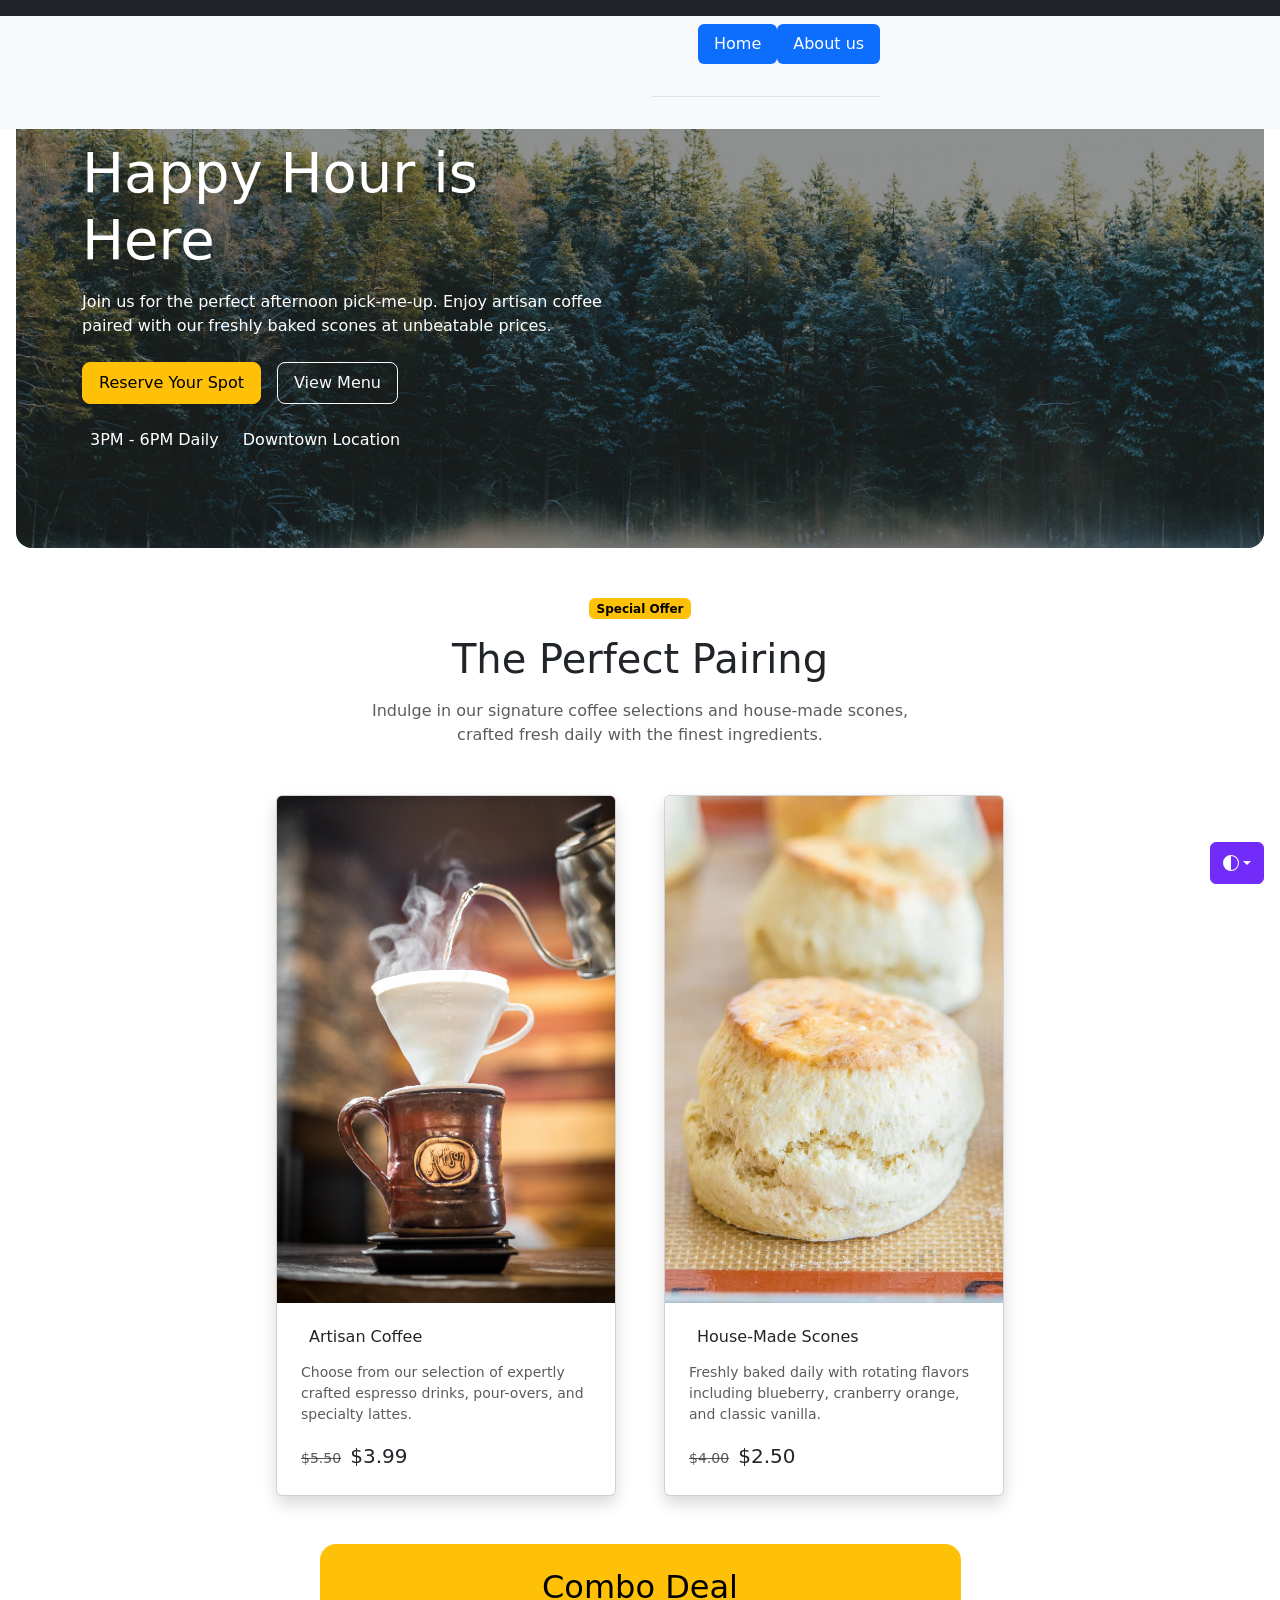
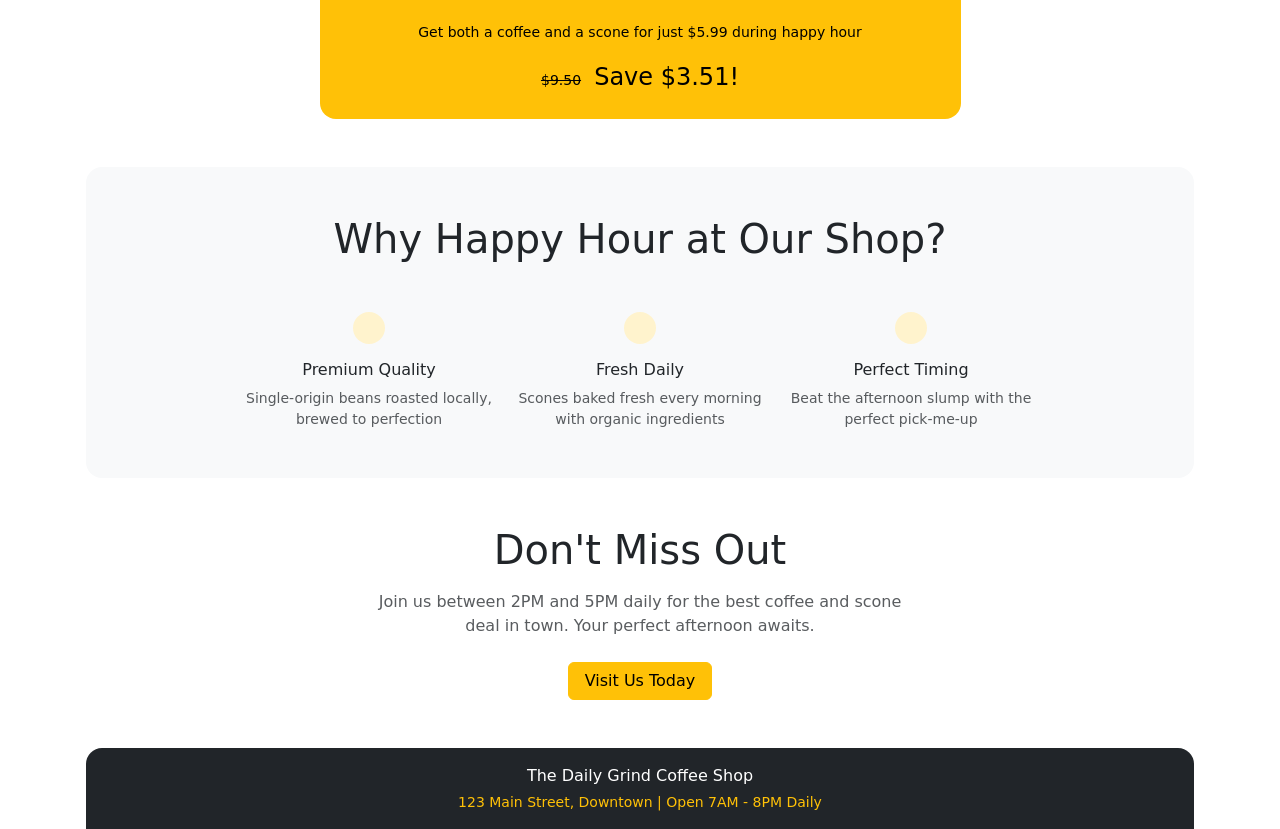
==== commit f58e4b79: "add" ====
--- a/index.html
+++ b/index.html
@@ -10,6 +10,7 @@
 " rel="stylesheet">
     <!-- Bootstrap Icons: https://icons.getbootstrap.com/ -->
     <link href="https://cdn.jsdelivr.net/npm/bootstrap@5.3.8/dist/css/bootstrap.min.css" rel="stylesheet">
+    <link href="css/style.css" rel="stylesheet">
 </head>
 
 <body>
@@ -101,7 +102,7 @@
                     </div>
                     <a href="/"
                         class="d-flex align-items-center mb-3 mb-md-0 me-md-auto link-body-emphasis text-decoration-none">
-                        <svg class="bi me-2" width="40" height="32" aria-hidden="true">
+                        <svg class="bi me-2" width="38" height="30" aria-hidden="true">
                             <use xlink:href="#bootstrap"></use>
                         </svg>
                         
@@ -123,7 +124,7 @@
        Border radius utilities: https://getbootstrap.com/docs/5.3/utilities/borders/#radius -->
         <header class="position-relative overflow-hidden text-white rounded-bottom-4 mx-md-3">
             <!-- Object fit (background image): https://getbootstrap.com/docs/5.3/utilities/object-fit/ -->
-            <img src="https://picsum.photos/1600/700?random=1" alt=""
+            <img src="img/kristaps-ungurs-5KsdEQtfmOw-unsplash copy.jpg" alt=""
                 class="position-absolute top-0 start-0 w-100 h-100 object-fit-cover">
             <!-- Opacity (image overlay): https://getbootstrap.com/docs/5.3/utilities/opacity/ -->
             <div class="position-absolute top-0 start-0 w-100 h-100 bg-dark opacity-50"></div>
@@ -157,7 +158,7 @@
                             <li class="d-flex align-items-center gap-2">
                                 <!-- Icon: https://icons.getbootstrap.com/icons/clock/ -->
                                 <i class="bi bi-clock text-warning" aria-hidden="true"></i>
-                                2PM - 5PM Daily
+                                3PM - 6PM Daily
                             </li>
                             <li class="d-flex align-items-center gap-2">
                                 <!-- Icon: https://icons.getbootstrap.com/icons/geo-alt/ -->
--- a/css/style.css
+++ b/css/style.css
@@ -0,0 +1,88 @@
+.form-control-dark {
+  border-color: var(--bs-gray);
+}
+.form-control-dark:focus {
+  border-color: #fff;
+  box-shadow: 0 0 0 .25rem rgba(255, 255, 255, .25);
+}
+
+.text-small {
+  font-size: 85%;
+}
+
+
+.dropdown-toggle:not(:focus) {
+  outline: 0;
+}
+.bd-placeholder-img {
+        font-size: 1.125rem;
+        text-anchor: middle;
+        -webkit-user-select: none;
+        -moz-user-select: none;
+        user-select: none;
+      }
+      @media (min-width: 768px) {
+        .bd-placeholder-img-lg {
+          font-size: 3.5rem;
+        }
+      }
+      .b-example-divider {
+        width: 100%;
+        height: 3rem;
+        background-color: #0000001a;
+        border: solid rgba(0, 0, 0, 0.15);
+        border-width: 1px 0;
+        box-shadow:
+          inset 0 0.5em 1.5em #0000001a,
+          inset 0 0.125em 0.5em #00000026;
+      }
+      .b-example-vr {
+        flex-shrink: 0;
+        width: 1.5rem;
+        height: 100vh;
+      }
+      .bi {
+        vertical-align: -0.125em;
+        fill: currentColor;
+      }
+      .nav-scroller {
+        position: relative;
+        z-index: 2;
+        height: 2.75rem;
+        overflow-y: hidden;
+      }
+      .nav {
+        display: flex;
+        flex-wrap: nowrap;
+        padding-bottom: 1rem;
+        margin-top: -1px;
+        overflow-x: auto;
+        text-align: center;
+        white-space: nowrap;
+        -webkit-overflow-scrolling: touch;
+      }
+      .btn-bd-primary {
+        --bd-violet-bg: #712cf9;
+        --bd-violet-rgb: 112.520718, 44.062154, 249.437846;
+        --bs-btn-font-weight: 600;
+        --bs-btn-color: var(--bs-white);
+        --bs-btn-bg: var(--bd-violet-bg);
+        --bs-btn-border-color: var(--bd-violet-bg);
+        --bs-btn-hover-color: var(--bs-white);
+        --bs-btn-hover-bg: #6528e0;
+        --bs-btn-hover-border-color: #6528e0;
+        --bs-btn-focus-shadow-rgb: var(--bd-violet-rgb);
+        --bs-btn-active-color: var(--bs-btn-hover-color);
+        --bs-btn-active-bg: #5a23c8;
+        --bs-btn-active-border-color: #5a23c8;
+      }
+      .bd-mode-toggle {
+        z-index: 1500;
+      }
+      .bd-mode-toggle .bi {
+        width: 1em;
+        height: 1em;
+      }
+      .bd-mode-toggle .dropdown-menu .active .bi {
+        display: block !important;
+      }.border-dashed { --bs-border-style: dashed; }
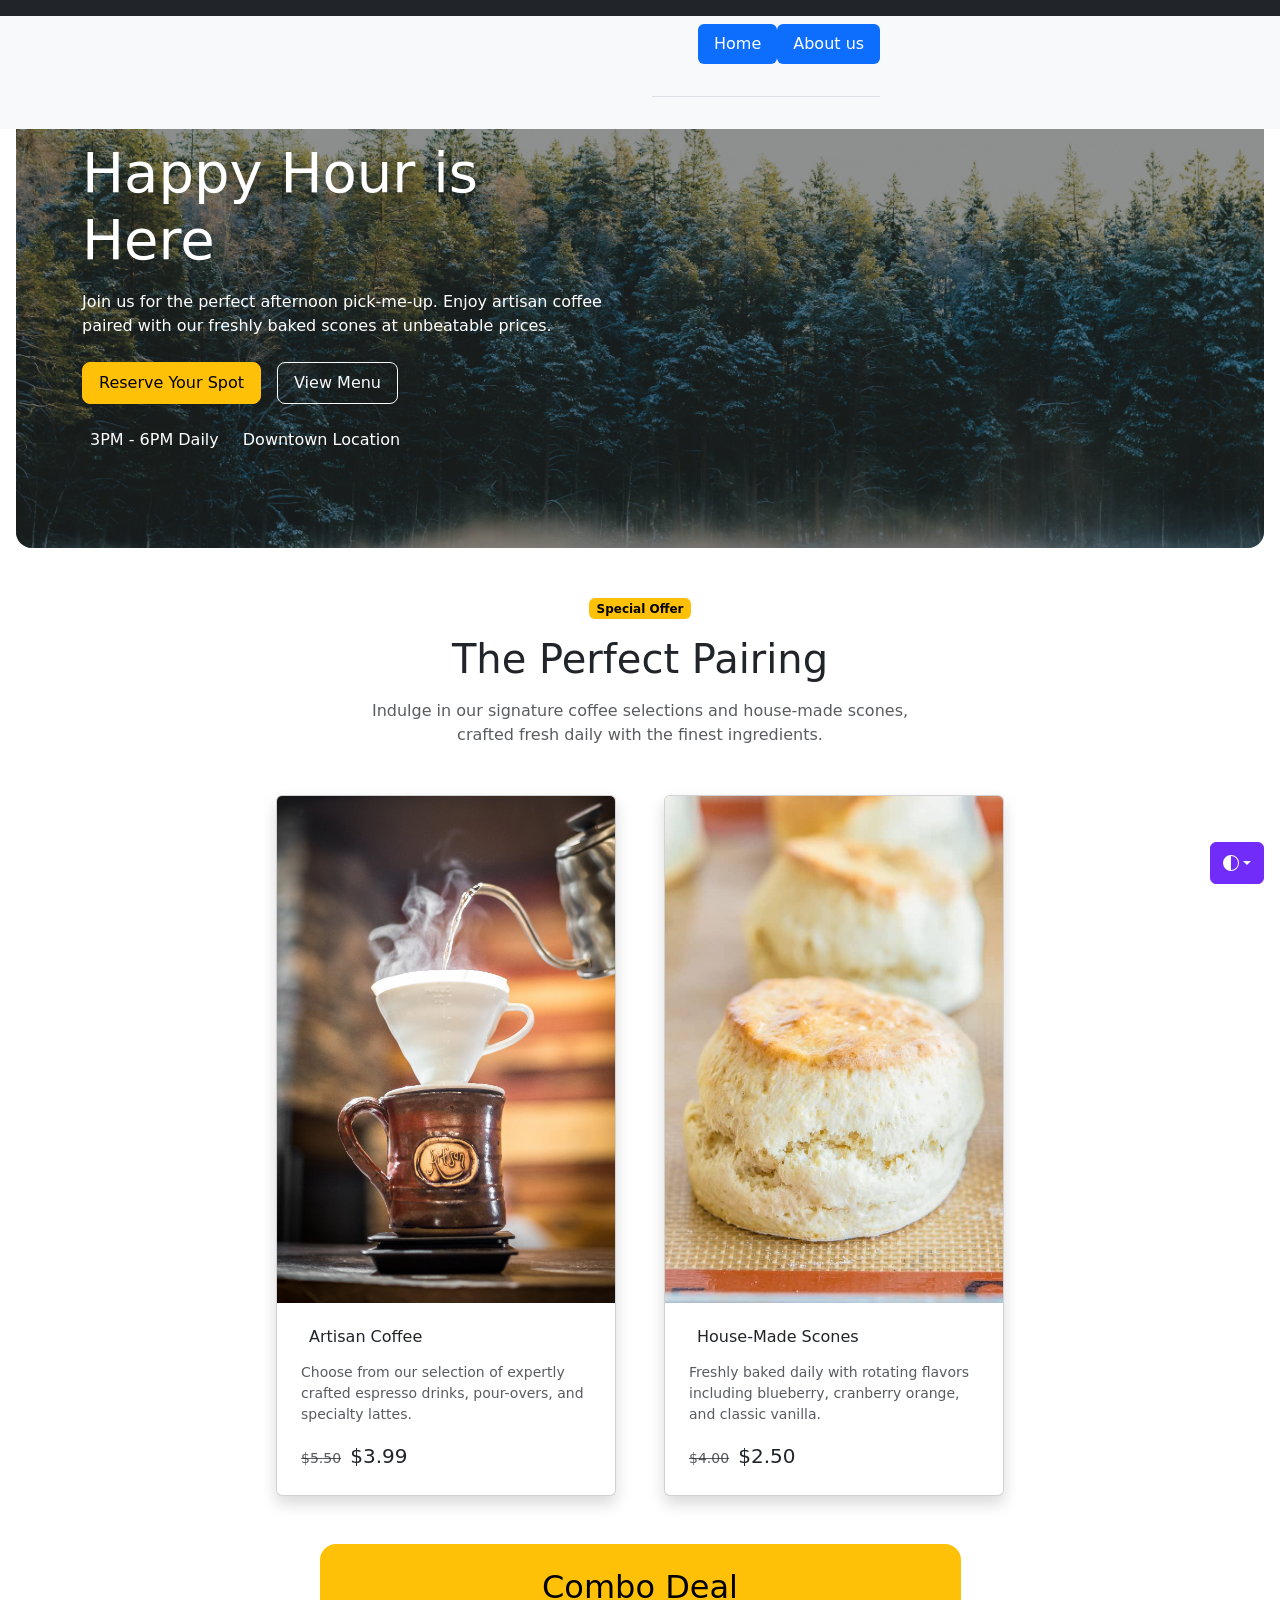
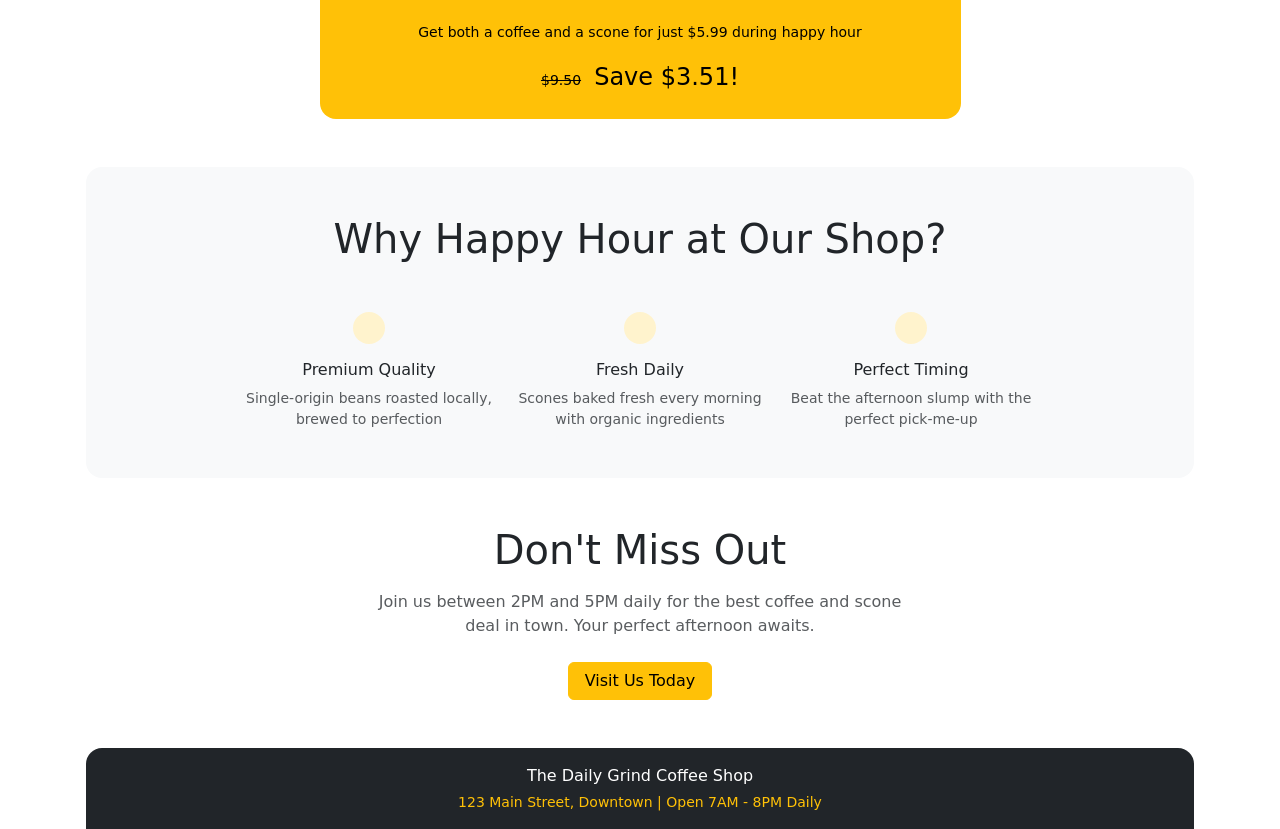
==== commit 967b01ff: "added" ====
--- a/index.html
+++ b/index.html
@@ -111,7 +111,8 @@
                         <li class="nav-item">
                             <a href="index.html" class="nav-link active" aria-current="page">Home</a>
                         </li>
-                        <li class="nav-item"><a href="about.html" class="nav-link active" aria-current="page">About us</a></li>
+                        <li class="nav-item">
+                            <a href="about.html" class="nav-link active">About us</a></li>
 
                     </ul>
             </header>
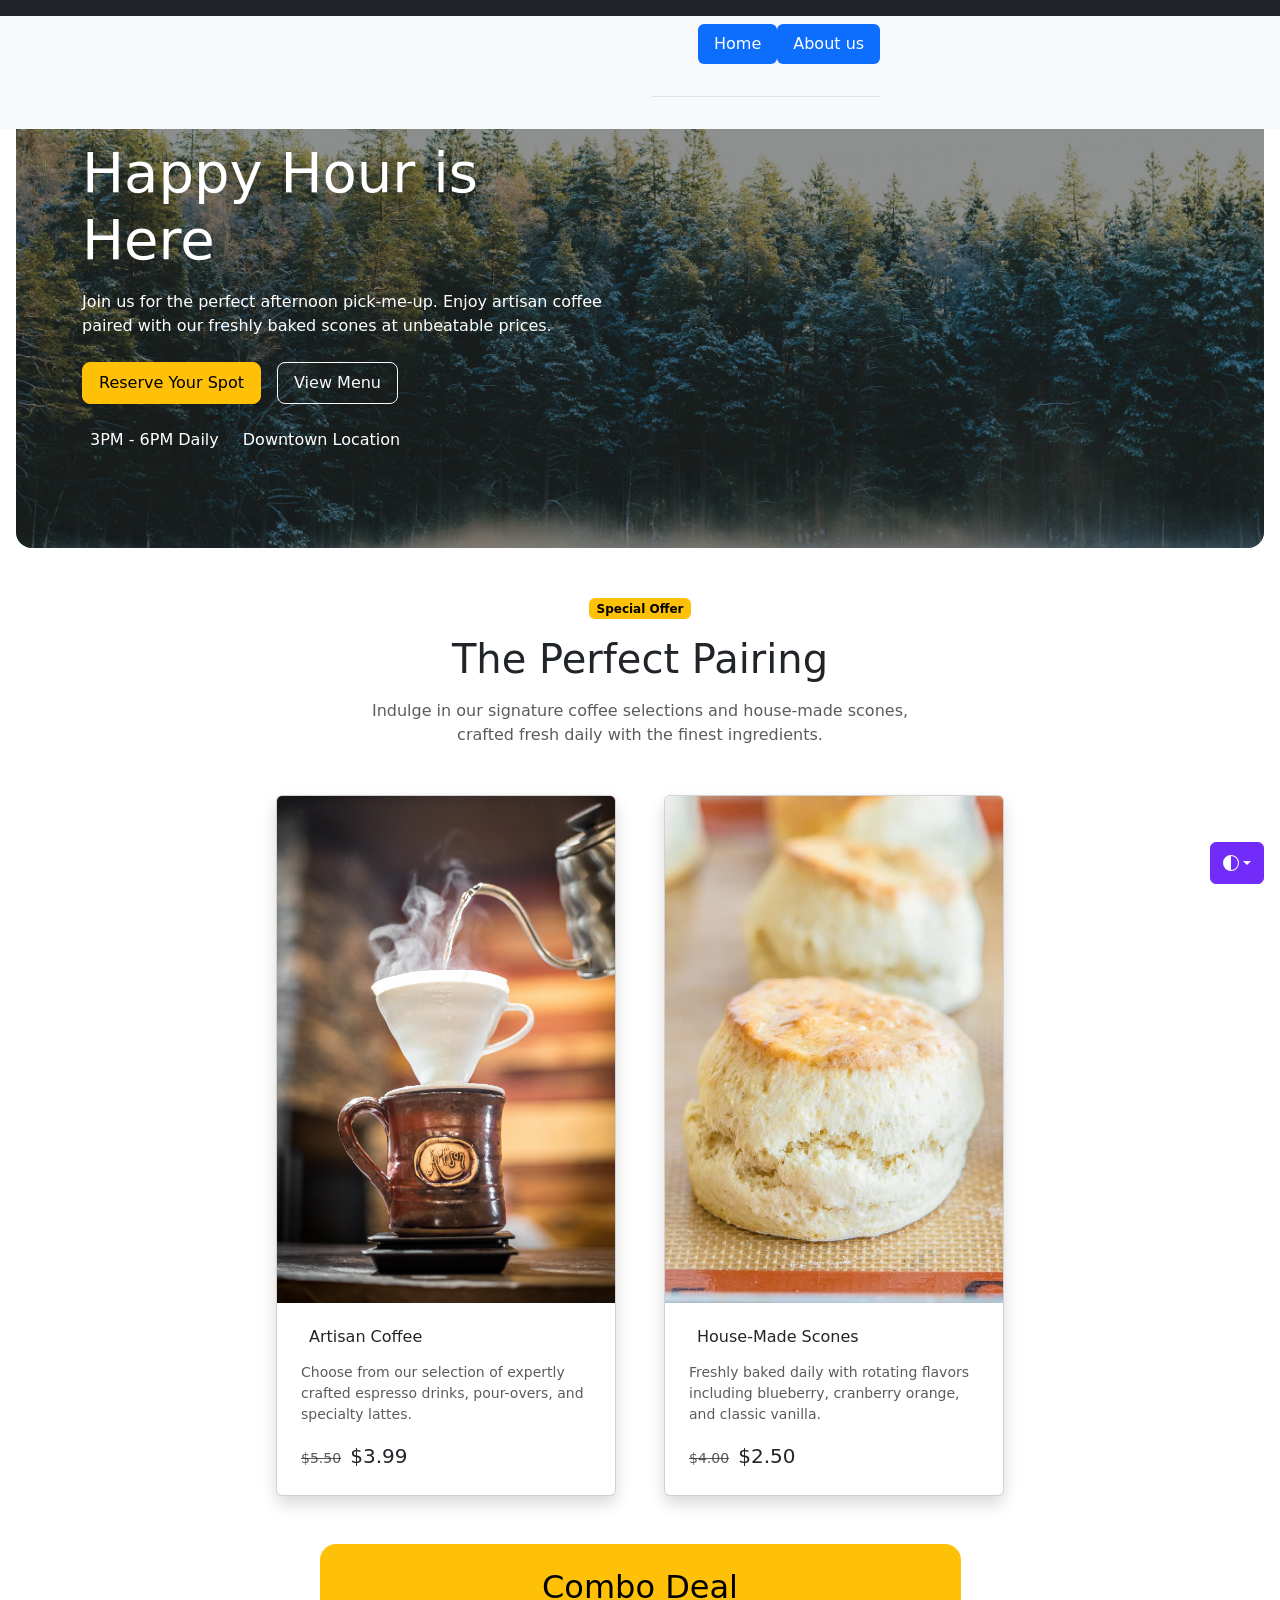
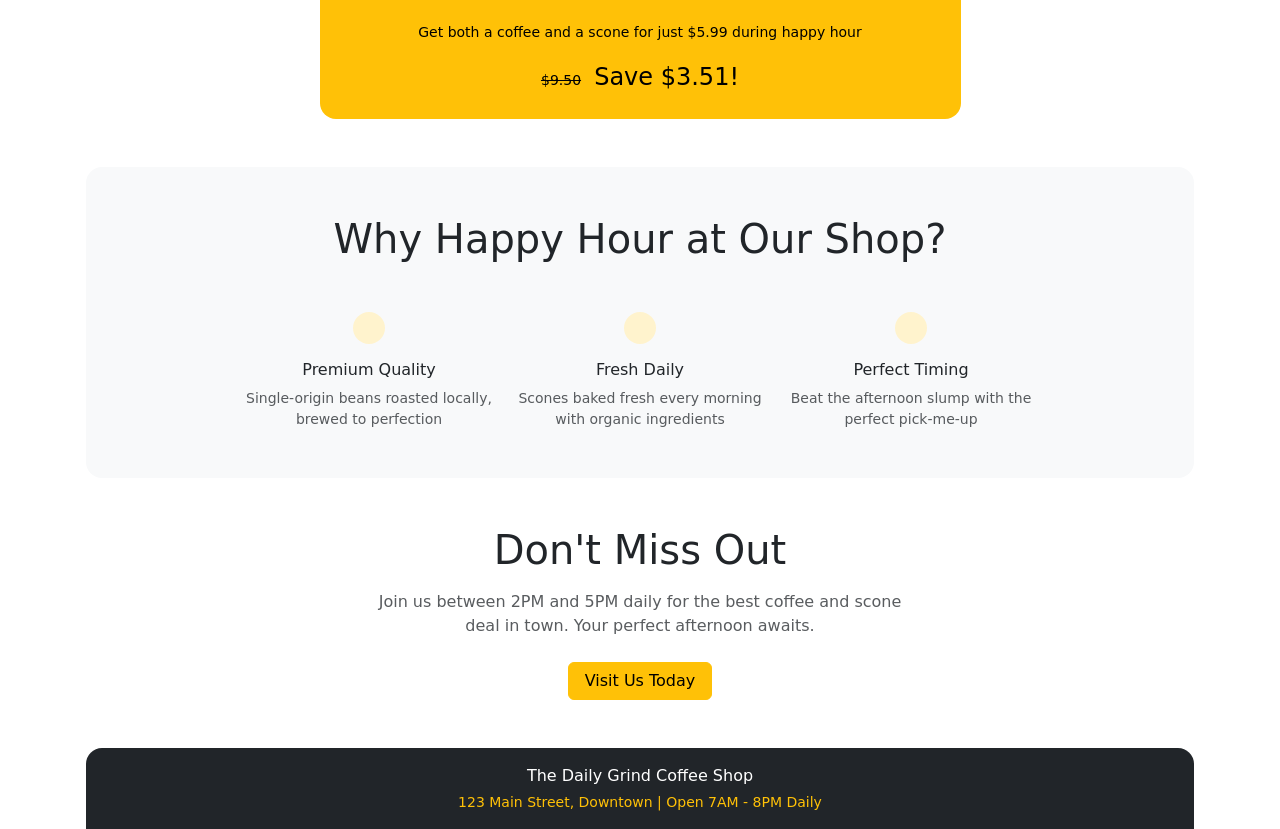
==== commit b8eb004a: "done" ====
--- a/index.html
+++ b/index.html
@@ -112,7 +112,7 @@
                             <a href="index.html" class="nav-link active" aria-current="page">Home</a>
                         </li>
                         <li class="nav-item">
-                            <a href="about.html" class="nav-link active">About us</a></li>
+                            <a href="about.html" class="nav-link active" aria-current="page">About us</a></li>
 
                     </ul>
             </header>
